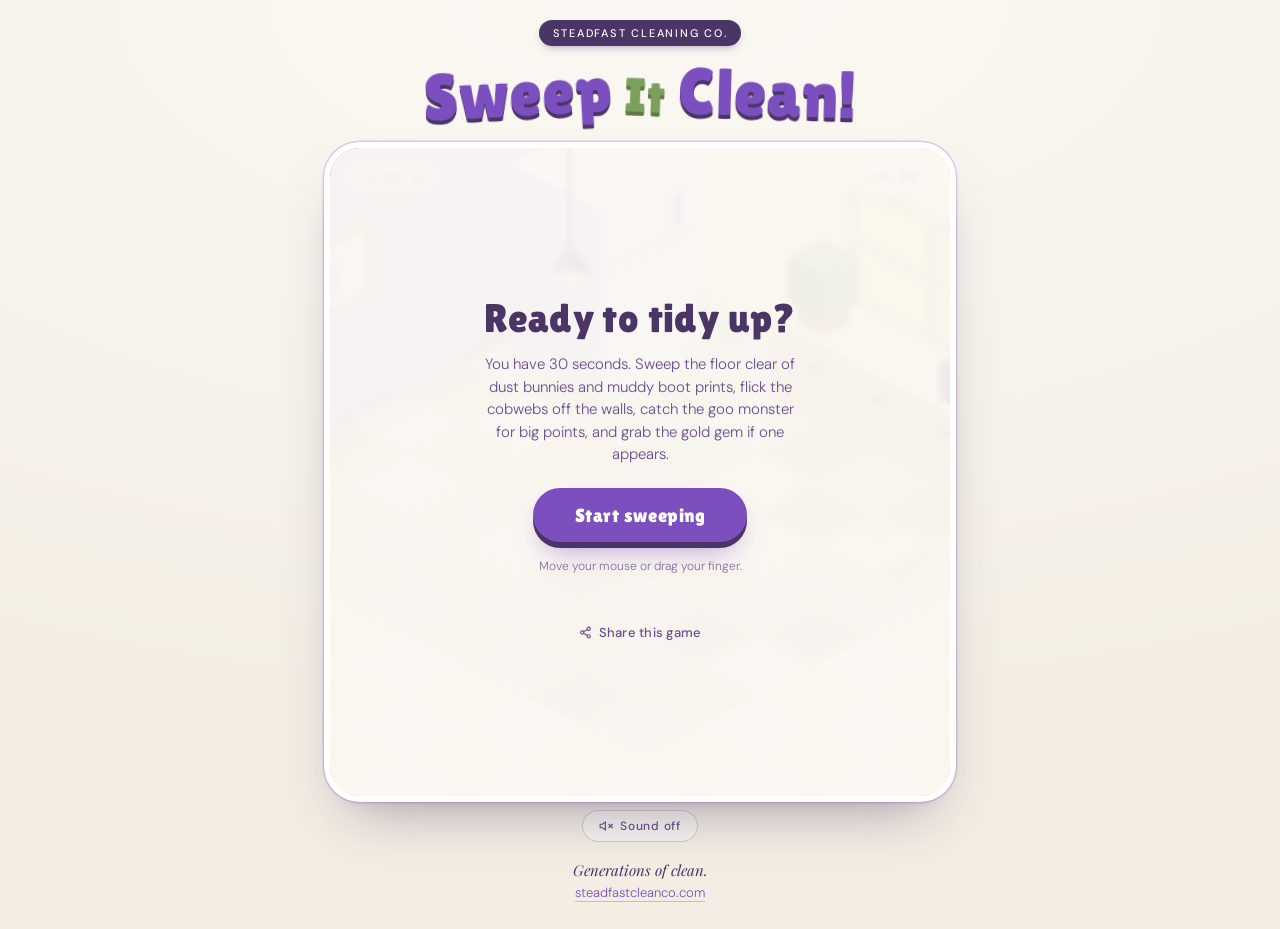
==== steadfast-v2/play/index.html @ 44c04265 "Give the game a playful title and lighter frame Swap the serif title for a chunky Lilita One display" ====
<!DOCTYPE html>
<html lang="en">
<head>
<meta charset="utf-8">
<meta name="viewport" content="width=device-width, initial-scale=1, maximum-scale=1, user-scalable=no">
<meta name="robots" content="noindex, follow">
<title>Sweep It Clean | Steadfast Cleaning Co.</title>

<!-- Social share card -->
<meta property="og:title" content="Sweep It Clean — the 30-second cleaning game">
<meta property="og:description" content="Sweep up dust bunnies, flick cobwebs off the walls, and catch the goo monster. A tiny game by Steadfast Cleaning Co., Tampa Bay.">
<meta property="og:image" content="https://steadfastcleanco.com/images/og-play.png">
<meta property="og:image:width" content="1200">
<meta property="og:image:height" content="630">
<meta property="og:url" content="https://steadfastcleanco.com/play/">
<meta property="og:type" content="website">
<meta name="twitter:card" content="summary_large_image">
<meta name="twitter:image" content="https://steadfastcleanco.com/images/og-play.png">

<!-- Fonts: same load the rest of the site uses. -->
<link rel="preconnect" href="https://fonts.googleapis.com">
<link rel="preconnect" href="https://fonts.gstatic.com" crossorigin>
<link href="https://fonts.googleapis.com/css2?family=Playfair+Display:wght@400;600;700&family=DM+Sans:wght@300;400;500&family=Lilita+One&display=swap" rel="stylesheet">

<style>
  /* Brand palette. */
  :root {
    --cream: #FBF8F3;
    --cream-deep: #F3EDE3;
    --purple-dark: #4A3566;
    --purple: #6B4C8F;
    --purple-mid: #7B4FBE;
    --purple-light: #C4A8E8;
    --green: #7BA05B;
    --green-2: #8FB570;
    --pink: #C89BC4;
  }

  * { box-sizing: border-box; }

  html, body {
    margin: 0;
    padding: 0;
    background: var(--cream);
    color: var(--purple-dark);
    font-family: 'DM Sans', sans-serif;
    -webkit-font-smoothing: antialiased;
    min-height: 100%;
  }

  body {
    display: flex;
    flex-direction: column;
    align-items: center;
    justify-content: center;
    min-height: 100vh;
    min-height: 100dvh;
    padding: 20px 16px 28px;
    background:
      radial-gradient(120% 80% at 50% 0%, var(--cream) 0%, var(--cream-deep) 100%);
  }

  .wrap {
    width: 100%;
    max-width: 620px;
    display: flex;
    flex-direction: column;
    align-items: center;
  }

  /* Little badge above the title. */
  .eyebrow {
    font-family: 'DM Sans', sans-serif;
    font-weight: 500;
    letter-spacing: 0.16em;
    text-transform: uppercase;
    font-size: 11px;
    color: var(--cream);
    background: var(--purple-dark);
    padding: 6px 14px;
    border-radius: 999px;
    margin: 0 0 14px;
    box-shadow: 0 4px 10px -4px rgba(74, 53, 102, 0.5);
  }

  /* Chunky sticker-style game title. */
  .title {
    font-family: 'Lilita One', 'DM Sans', sans-serif;
    font-weight: 400;
    font-size: clamp(42px, 10vw, 66px);
    line-height: 1;
    margin: 0 0 22px;
    text-align: center;
    color: var(--purple-mid);
    letter-spacing: 0.01em;
  }

  .title .word {
    display: inline-block;
    text-shadow: 0 4px 0 var(--purple-dark);
    animation: 0.6s cubic-bezier(0.18, 0.9, 0.32, 1.35) both;
  }

  .title .w1 { animation-name: bounceInW1; animation-delay: 0.05s; }
  .title .w2 { color: var(--green); text-shadow: 0 4px 0 #5C7A42; font-size: 0.72em; animation-name: bounceInW2; animation-delay: 0.17s; }
  .title .w3 { animation-name: bounceInW3; animation-delay: 0.29s; }

  /* Each word settles into its own slight resting tilt. */
  @keyframes bounceInW1 {
    0%   { opacity: 0; transform: translateY(-16px) rotate(-3deg) scale(0.92); }
    100% { opacity: 1; transform: translateY(0) rotate(-3deg) scale(1); }
  }

  @keyframes bounceInW2 {
    0%   { opacity: 0; transform: translateY(-20px) rotate(2deg) scale(0.92); }
    100% { opacity: 1; transform: translateY(-4px) rotate(2deg) scale(1); }
  }

  @keyframes bounceInW3 {
    0%   { opacity: 0; transform: translateY(-16px) rotate(1.5deg) scale(0.92); }
    100% { opacity: 1; transform: translateY(0) rotate(1.5deg) scale(1); }
  }

  @media (prefers-reduced-motion: reduce) {
    .title .word { animation: none; opacity: 1; }
    .title .w1 { transform: rotate(-3deg); }
    .title .w2 { transform: translateY(-4px) rotate(2deg); }
    .title .w3 { transform: rotate(1.5deg); }
  }

  /* The play area sits inside a thick purple rounded border. */
  .frame {
    position: relative;
    width: 100%;
    aspect-ratio: 5 / 6;
    max-height: 72vh;
    border: none;
    border-radius: 30px;
    overflow: hidden;
    background: #EFE6D6;
    box-shadow:
      0 0 0 6px #FFFFFF,
      0 0 0 7.5px rgba(123, 79, 190, 0.25),
      0 30px 60px -22px rgba(74, 53, 102, 0.5),
      0 6px 18px -8px rgba(74, 53, 102, 0.25);
    touch-action: none;
  }

  canvas#game {
    display: block;
    width: 100%;
    height: 100%;
    touch-action: none;
    cursor: none;
  }

  /* On-canvas HUD. */
  .hud {
    position: absolute;
    top: 0;
    left: 0;
    right: 0;
    display: flex;
    justify-content: space-between;
    align-items: center;
    padding: 12px 16px;
    pointer-events: none;
    font-weight: 500;
    color: var(--purple-dark);
  }

  .hud .pill {
    background: rgba(251, 248, 243, 0.55);
    border: 1px solid rgba(255, 255, 255, 0.55);
    border-radius: 999px;
    padding: 7px 15px;
    font-size: 14px;
    letter-spacing: 0.02em;
    backdrop-filter: blur(9px) saturate(1.1);
    -webkit-backdrop-filter: blur(9px) saturate(1.1);
    box-shadow: 0 6px 16px -9px rgba(74, 53, 102, 0.5), inset 0 1px 0 rgba(255, 255, 255, 0.6);
  }

  .hud .label {
    color: var(--purple);
    font-size: 11px;
    letter-spacing: 0.12em;
    text-transform: uppercase;
    margin-right: 7px;
  }

  .hud .value { font-variant-numeric: tabular-nums; }

  /* Combo badge: appears only while a multiplier is active. */
  .hud .combo {
    background: var(--purple-mid);
    border-color: transparent;
    color: var(--cream);
    font-weight: 500;
    opacity: 0;
    transform: scale(0.8);
    transition: opacity 0.15s ease, transform 0.15s ease;
  }

  .hud .combo.show {
    opacity: 1;
    transform: scale(1);
    animation: comboPulse 0.5s ease infinite alternate;
  }

  @keyframes comboPulse {
    from { box-shadow: 0 0 0 0 rgba(123, 79, 190, 0.0); }
    to   { box-shadow: 0 0 0 6px rgba(123, 79, 190, 0.18); }
  }

  /* Timer warning during the final seconds. */
  .hud .pill.warn {
    color: var(--purple-mid);
    border-color: rgba(123, 79, 190, 0.5);
    animation: warnPulse 0.6s ease infinite alternate;
  }

  @keyframes warnPulse {
    from { transform: scale(1); }
    to   { transform: scale(1.12); }
  }

  /* Score pill bumps when points land. */
  .hud .pill.bump { animation: pillBump 0.22s ease; }

  @keyframes pillBump {
    50% { transform: scale(1.12); }
  }

  /* Confetti for a new personal best, dropped inside the frame. */
  .confetti {
    position: absolute;
    top: -14px;
    width: 8px;
    height: 13px;
    border-radius: 2px;
    pointer-events: none;
    animation: confettiFall 2.6s cubic-bezier(0.3, 0.4, 0.6, 1) forwards;
  }

  @keyframes confettiFall {
    0%   { opacity: 1; }
    85%  { opacity: 1; }
    100% { transform: translateY(880px) rotate(520deg); opacity: 0; }
  }

  /* Sound toggle sits quietly below the frame. */
  .sound-toggle {
    appearance: none;
    cursor: pointer;
    margin-top: 14px;
    border: 1px solid rgba(74, 53, 102, 0.22);
    background: rgba(251, 248, 243, 0.6);
    color: var(--purple);
    font-family: 'DM Sans', sans-serif;
    font-size: 12px;
    font-weight: 500;
    letter-spacing: 0.06em;
    padding: 7px 16px;
    border-radius: 999px;
    display: inline-flex;
    align-items: center;
    gap: 7px;
    transition: background 0.2s ease, color 0.2s ease;
  }

  .sound-toggle:hover { background: rgba(243, 237, 227, 0.9); color: var(--purple-dark); }
  .sound-toggle svg { display: block; }

  /* Start and end overlays. */
  .overlay {
    position: absolute;
    inset: 0;
    display: flex;
    flex-direction: column;
    align-items: center;
    justify-content: center;
    text-align: center;
    padding: 28px;
    background: rgba(251, 248, 243, 0.92);
    backdrop-filter: blur(3px);
    transition: opacity 0.25s ease;
  }

  .overlay.hidden {
    opacity: 0;
    pointer-events: none;
  }

  .overlay .panel-title {
    font-family: 'Lilita One', 'DM Sans', sans-serif;
    font-weight: 400;
    font-size: clamp(28px, 6.5vw, 40px);
    color: var(--purple-dark);
    letter-spacing: 0.01em;
    margin: 0 0 12px;
  }

  .overlay .panel-text {
    font-size: 15px;
    font-weight: 300;
    line-height: 1.5;
    color: var(--purple);
    max-width: 320px;
    margin: 0 0 22px;
  }

  .overlay .score-big {
    font-family: 'Lilita One', 'DM Sans', sans-serif;
    font-weight: 400;
    font-size: clamp(44px, 13vw, 72px);
    line-height: 1;
    color: var(--purple-mid);
    text-shadow: 0 4px 0 var(--purple-dark);
    margin: 4px 0 2px;
  }

  .overlay .score-cap {
    font-size: 12px;
    letter-spacing: 0.16em;
    text-transform: uppercase;
    color: var(--purple);
    margin-bottom: 6px;
  }

  .overlay .best {
    font-size: 13px;
    color: var(--purple);
    margin: 8px 0 22px;
  }

  /* Chunky arcade press-me button. */
  .btn {
    appearance: none;
    border: none;
    cursor: pointer;
    font-family: 'Lilita One', 'DM Sans', sans-serif;
    font-weight: 400;
    font-size: 19px;
    letter-spacing: 0.03em;
    color: #FFFFFF;
    background: var(--purple-mid);
    padding: 16px 42px;
    border-radius: 999px;
    box-shadow: 0 6px 0 var(--purple-dark), 0 16px 26px -10px rgba(123, 79, 190, 0.55);
    transition: transform 0.1s ease, box-shadow 0.1s ease, filter 0.2s ease;
  }

  .btn:hover {
    filter: brightness(1.06);
    transform: translateY(-2px);
    box-shadow: 0 8px 0 var(--purple-dark), 0 20px 30px -10px rgba(123, 79, 190, 0.6);
  }

  .btn:active {
    transform: translateY(4px);
    box-shadow: 0 2px 0 var(--purple-dark), 0 8px 16px -8px rgba(123, 79, 190, 0.5);
  }

  /* Share button: quiet ghost style under the replay button. */
  .btn-share {
    appearance: none;
    cursor: pointer;
    background: none;
    border: none;
    margin-top: 12px;
    color: var(--purple);
    font-family: 'DM Sans', sans-serif;
    font-size: 13px;
    font-weight: 500;
    letter-spacing: 0.02em;
    display: inline-flex;
    align-items: center;
    gap: 7px;
    padding: 8px 16px;
    border-radius: 999px;
    transition: background 0.2s ease, color 0.2s ease;
  }

  .btn-share:hover { background: rgba(123, 79, 190, 0.10); color: var(--purple-dark); }
  .btn-share svg { display: block; }

  /* End-screen business hook: the game's whole reason to exist. */
  .end-cta {
    margin-top: 22px;
    padding-top: 18px;
    border-top: 1px solid rgba(74, 53, 102, 0.14);
    display: flex;
    flex-direction: column;
    align-items: center;
    gap: 10px;
  }

  .end-cta-text {
    font-size: 13px;
    font-weight: 300;
    color: var(--purple);
    margin: 0;
  }

  .btn-secondary {
    display: inline-block;
    text-decoration: none;
    font-family: 'DM Sans', sans-serif;
    font-weight: 500;
    font-size: 14px;
    letter-spacing: 0.02em;
    color: var(--purple-mid);
    border: 1.5px solid rgba(123, 79, 190, 0.55);
    padding: 10px 28px;
    border-radius: 999px;
    transition: background 0.2s ease, color 0.2s ease;
  }

  .btn-secondary:hover {
    background: var(--purple-mid);
    color: var(--cream);
  }

  .hint {
    margin-top: 16px;
    font-size: 12px;
    color: var(--purple);
    opacity: 0.8;
    font-weight: 300;
  }

  footer {
    margin-top: 18px;
    text-align: center;
    font-size: 13px;
    color: var(--purple);
    font-weight: 300;
  }

  footer .tagline {
    font-family: 'Playfair Display', Georgia, serif;
    font-style: italic;
    font-size: 15px;
    color: var(--purple-dark);
    margin-bottom: 4px;
  }

  footer a {
    color: var(--purple-mid);
    text-decoration: none;
    border-bottom: 1px solid rgba(123, 79, 190, 0.35);
  }

  footer a:hover { color: var(--purple-dark); }
</style>
</head>
<body>
  <div class="wrap">
    <p class="eyebrow">Steadfast Cleaning Co.</p>
    <h1 class="title">
      <span class="word w1">Sweep</span>
      <span class="word w2">It</span>
      <span class="word w3">Clean!</span>
    </h1>

    <div class="frame" id="frame">
      <canvas id="game"></canvas>

      <div class="hud" aria-hidden="true">
        <div class="pill"><span class="label">Score</span><span class="value" id="hudScore">0</span></div>
        <div class="pill combo" id="hudCombo">x2</div>
        <div class="pill"><span class="label">Time</span><span class="value" id="hudTime">30</span></div>
      </div>

      <!-- Start screen. -->
      <div class="overlay" id="startScreen">
        <h2 class="panel-title">Ready to tidy up?</h2>
        <p class="panel-text">You have 30 seconds. Sweep the floor clear of dust bunnies and muddy boot prints, flick the cobwebs off the walls, catch the goo monster for big points, and grab the gold gem if one appears.</p>
        <button class="btn" id="startBtn">Start sweeping</button>
        <p class="hint">Move your mouse or drag your finger.</p>
        <p class="hint" id="startBest" style="margin-top:6px;"></p>
        <button class="btn-share" id="shareBtnStart" type="button">
          <svg width="13" height="13" viewBox="0 0 24 24" fill="none" stroke="currentColor" stroke-width="2" stroke-linecap="round" stroke-linejoin="round">
            <circle cx="18" cy="5" r="3"></circle>
            <circle cx="6" cy="12" r="3"></circle>
            <circle cx="18" cy="19" r="3"></circle>
            <line x1="8.59" y1="13.51" x2="15.42" y2="17.49"></line>
            <line x1="15.41" y1="6.51" x2="8.59" y2="10.49"></line>
          </svg>
          <span id="shareLabelStart">Share this game</span>
        </button>
      </div>

      <!-- End screen. -->
      <div class="overlay hidden" id="endScreen">
        <p class="score-cap" id="endVerdict">Spotless.</p>
        <div class="score-big" id="endScore">0</div>
        <p class="panel-text" id="endLine" style="margin-bottom:0;">pieces swept</p>
        <p class="best" id="endBest">Your best: 0</p>
        <button class="btn" id="replayBtn">Sweep again</button>
        <button class="btn-share" id="shareBtn" type="button">
          <svg width="13" height="13" viewBox="0 0 24 24" fill="none" stroke="currentColor" stroke-width="2" stroke-linecap="round" stroke-linejoin="round">
            <circle cx="18" cy="5" r="3"></circle>
            <circle cx="6" cy="12" r="3"></circle>
            <circle cx="18" cy="19" r="3"></circle>
            <line x1="8.59" y1="13.51" x2="15.42" y2="17.49"></line>
            <line x1="15.41" y1="6.51" x2="8.59" y2="10.49"></line>
          </svg>
          <span id="shareLabel">Share my score</span>
        </button>
        <div class="end-cta">
          <p class="end-cta-text">Real messes take more than 30 seconds.</p>
          <a href="/contact" class="btn-secondary">Get a Free Estimate</a>
        </div>
      </div>
    </div>

    <button class="sound-toggle" id="soundToggle" type="button" aria-pressed="false">
      <svg id="soundIcon" width="14" height="14" viewBox="0 0 24 24" fill="none" stroke="currentColor" stroke-width="2" stroke-linecap="round" stroke-linejoin="round">
        <polygon points="11 5 6 9 2 9 2 15 6 15 11 19 11 5"></polygon>
        <line x1="23" y1="9" x2="17" y2="15"></line>
        <line x1="17" y1="9" x2="23" y2="15"></line>
      </svg>
      <span id="soundLabel">Sound off</span>
    </button>

    <footer>
      <div class="tagline">Generations of clean.</div>
      <a href="https://steadfastcleanco.com" rel="noopener">steadfastcleanco.com</a>
    </footer>
  </div>

<script>
(function () {
  "use strict";

  var REDUCED = window.matchMedia && window.matchMedia("(prefers-reduced-motion: reduce)").matches;

  var canvas = document.getElementById("game");
  var ctx = canvas.getContext("2d");
  var frame = document.getElementById("frame");

  var hudScore = document.getElementById("hudScore");
  var hudTime = document.getElementById("hudTime");
  var hudCombo = document.getElementById("hudCombo");
  var soundToggle = document.getElementById("soundToggle");
  var soundIcon = document.getElementById("soundIcon");
  var soundLabel = document.getElementById("soundLabel");
  var startScreen = document.getElementById("startScreen");
  var endScreen = document.getElementById("endScreen");
  var startBtn = document.getElementById("startBtn");
  var replayBtn = document.getElementById("replayBtn");
  var endVerdict = document.getElementById("endVerdict");
  var endScore = document.getElementById("endScore");
  var endLine = document.getElementById("endLine");
  var endBest = document.getElementById("endBest");
  var startBest = document.getElementById("startBest");

  var TAU = Math.PI * 2;

  // Logical (CSS pixel) canvas size, set on resize.
  var W = 0, H = 0, dpr = 1;

  // Isometric room: an 8x8 tile kitchen seen corner-on, bleeding past every
  // edge of the frame. Items track floor coordinates fx/d in 0..1 which map
  // onto the tile grid.
  var N = 8;
  var TX = 0, TY = 0, ORX = 0, ORY = 0, WALL_H = 0;

  function iso(ix, iy, z) {
    return { x: ORX + (ix - iy) * TX, y: ORY + (ix + iy) * TY - (z || 0) };
  }
  function floorPos(fx, d, z) { return iso(fx * N, d * N, z || 0); }
  function screenToFloor(x, y) {
    var a = (x - ORX) / TX, b = (y - ORY) / TY;
    return { ix: (a + b) / 2, iy: (b - a) / 2 };
  }

  // Static room art, prerendered once per resize. bgCanvas holds the walls
  // and floor (dirt overlays paint on top of it); fgCanvas holds the
  // furniture, which must cover the dirt on the tiles behind it.
  var PAD = 30;   // overscan so camera sway never shows a bare edge
  var bgCanvas = null;
  var fgCanvas = null;
  var goldenGrad = null;

  // Per-tile dirt: the floor starts grubby and the broom polishes it tile by
  // tile. gleams are the white flashes when a tile first comes clean.
  var dirt = new Float32Array(N * N);
  var gleams = [];

  // Game state.
  var STATE_START = 0, STATE_PLAY = 1, STATE_END = 2;
  var state = STATE_START;

  var ROUND = 30;
  var timeLeft = ROUND;
  var score = 0;
  var best = 0;
  var elapsed = 0;

  var items = [];
  var debris = [];
  var flecks = [];
  var floaters = [];
  var trail = [];
  var splats = [];

  var spawnClock = 0;
  var bonusClock = 0;

  var COMBO_WINDOW = 1.5;
  var comboStreak = 0;
  var comboTimer = 0;
  var comboMult = 1;

  var FINAL_AT = 5;
  var finalAnnounced = false;
  var banner = null;

  // Camera: gentle sway toward the broom plus a round-start dolly.
  var camX = 0, camY = 0;
  var dolly = 0;

  // Ambience.
  var worldT = 0;
  var motes = [];
  var goldenT = 0;
  var endSweepT = 0;
  var attractClock = 0;
  var endTimer = null;

  var broom = {
    x: 0, y: 0, px: 0, py: 0,
    vx: 0, vy: 0,
    active: false
  };

  // Item type table. Webs live on the walls; everything else is floor mess.
  var TYPES = {
    dust:      { value: 1, radius: 20, weight: 0.46 },
    footprint: { value: 2, radius: 18, weight: 0.27 },
    web:       { value: 3, radius: 20, weight: 0.15 },
    slime:     { value: 5, radius: 24, weight: 0.12 },
    sparkle:   { value: 8, radius: 18, weight: 0 }
  };

  function lerp(a, b, t) { return a + (b - a) * t; }
  function clamp(v, lo, hi) { return v < lo ? lo : (v > hi ? hi : v); }
  function rand(a, b) { return a + Math.random() * (b - a); }

  function easeOutBack(t) {
    var c1 = 1.70158, c3 = c1 + 1;
    return 1 + c3 * Math.pow(t - 1, 3) + c1 * Math.pow(t - 1, 2);
  }

  function poly(c, pts, color) {
    c.fillStyle = color;
    c.beginPath();
    for (var i = 0; i < pts.length; i++) {
      if (i === 0) c.moveTo(pts[i].x, pts[i].y); else c.lineTo(pts[i].x, pts[i].y);
    }
    c.closePath();
    c.fill();
  }

  // ---------- Resize & static room ----------

  function resize() {
    var r = frame.getBoundingClientRect();
    if (r.width < 60) return;   // collapsed layout — repaint when it has size
    W = Math.max(1, r.width - 20);
    H = Math.max(1, r.height - 20);
    dpr = Math.min(window.devicePixelRatio || 1, 2);
    canvas.width = Math.round(W * dpr);
    canvas.height = Math.round(H * dpr);
    ctx.setTransform(dpr, 0, 0, dpr, 0, 0);

    TX = W * 0.094;
    TY = W * 0.049;
    ORX = W * 0.5;
    ORY = H * 0.19;
    WALL_H = H * 0.36;

    buildBG();

    goldenGrad = ctx.createLinearGradient(0, 0, 0, H);
    goldenGrad.addColorStop(0, "rgba(255, 168, 92, 0.22)");
    goldenGrad.addColorStop(0.4, "rgba(255, 178, 102, 0.12)");
    goldenGrad.addColorStop(1, "rgba(255, 150, 100, 0.06)");

    motes = [];
    if (!REDUCED) {
      for (var mi = 0; mi < 6; mi++) {
        motes.push({ u: Math.random(), v: Math.random(), spd: rand(0.03, 0.07), r: rand(2, 4), ph: rand(0, TAU) });
      }
    }
  }

  // Everything that never changes: walls, window, furniture, lamp, tiles.
  function buildBG() {
    bgCanvas = document.createElement("canvas");
    bgCanvas.width = Math.max(1, Math.round((W + PAD * 2) * dpr));
    bgCanvas.height = Math.max(1, Math.round((H + PAD * 2) * dpr));
    var c = bgCanvas.getContext("2d");
    c.setTransform(dpr, 0, 0, dpr, PAD * dpr, PAD * dpr);

    // background wash
    var bgw = c.createLinearGradient(0, -PAD, 0, H + PAD);
    bgw.addColorStop(0, "#F6F0E6");
    bgw.addColorStop(1, "#EDE4D4");
    c.fillStyle = bgw;
    c.fillRect(-PAD, -PAD, W + PAD * 2, H + PAD * 2);

    function bpoly(pts, color) { poly(c, pts, color); }

    // walls, cropped by the frame
    bpoly([iso(0,0,WALL_H*2), iso(0,N+4,WALL_H), iso(0,N+4,0), iso(0,0,0)], "#CBB9DC");
    bpoly([iso(0,0,WALL_H*2), iso(N+4,0,WALL_H), iso(N+4,0,0), iso(0,0,0)], "#F4E9D4");
    bpoly([iso(0,0,14), iso(0,N+4,14), iso(0,N+4,0), iso(0,0,0)], "#B9A6CE");
    bpoly([iso(0,0,14), iso(N+4,0,14), iso(N+4,0,0), iso(0,0,0)], "#E3D4B8");

    // window with sun on the right wall
    function wallA(ix, z) { return iso(ix, 0, z); }
    function wallB(iy, z) { return iso(0, iy, z); }
    bpoly([wallA(3.6,WALL_H*0.88), wallA(6.4,WALL_H*0.88), wallA(6.4,WALL_H*0.34), wallA(3.6,WALL_H*0.34)], "#C9B285");
    bpoly([wallA(3.75,WALL_H*0.845), wallA(6.25,WALL_H*0.845), wallA(6.25,WALL_H*0.375), wallA(3.75,WALL_H*0.375)], "#FFE9A0");
    bpoly([wallA(4.93,WALL_H*0.845), wallA(5.07,WALL_H*0.845), wallA(5.07,WALL_H*0.375), wallA(4.93,WALL_H*0.375)], "#C9B285");
    bpoly([wallA(3.75,WALL_H*0.625), wallA(6.25,WALL_H*0.625), wallA(6.25,WALL_H*0.595), wallA(3.75,WALL_H*0.595)], "#C9B285");
    bpoly([wallA(3.3,WALL_H*0.95), wallA(6.7,WALL_H*0.95), wallA(7.1,WALL_H*0.28), wallA(2.9,WALL_H*0.28)], "rgba(255,230,150,0.14)");

    // picture on the left wall
    bpoly([wallB(4.6,WALL_H*0.82), wallB(6.2,WALL_H*0.82), wallB(6.2,WALL_H*0.50), wallB(4.6,WALL_H*0.50)], "#C9B285");
    bpoly([wallB(4.75,WALL_H*0.785), wallB(6.05,WALL_H*0.785), wallB(6.05,WALL_H*0.535), wallB(4.75,WALL_H*0.535)], "#F2E4F0");
    bpoly([wallB(5.1,WALL_H*0.70), wallB(5.6,WALL_H*0.73), wallB(5.75,WALL_H*0.60), wallB(5.25,WALL_H*0.57)], "#C89BC4");

    // floor: chunky checker tiles spilling past the frame
    for (var ix = 0; ix < N + 4; ix++) {
      for (var iy = 0; iy < N + 4; iy++) {
        var pt = iso(ix, iy);
        if (pt.x < -PAD - TX * 2 || pt.x > W + PAD + TX * 2 || pt.y > H + PAD + TY * 3) continue;
        bpoly([iso(ix,iy), iso(ix+1,iy), iso(ix+1,iy+1), iso(ix,iy+1)], ((ix+iy)%2===0) ? "#FDF8ED" : "#EBDFC6");
        c.strokeStyle = "rgba(255,255,255,0.5)";
        c.lineWidth = 2;
        var e0 = iso(ix,iy), e1 = iso(ix+1,iy);
        c.beginPath(); c.moveTo(e0.x, e0.y); c.lineTo(e1.x, e1.y); c.stroke();
      }
    }
    // AO at wall bases + furniture cast shadows
    bpoly([iso(0,0), iso(N+4,0), iso(N+4,0.4), iso(0.4,0.4)], "rgba(74,53,102,0.10)");
    bpoly([iso(0,0), iso(0,N+4), iso(0.4,N+4), iso(0.4,0.4)], "rgba(74,53,102,0.15)");
    bpoly([iso(0.2,2.4), iso(1.7,2.4), iso(2.25,2.95), iso(0.75,2.95)], "rgba(74,53,102,0.14)");
    bpoly([iso(3.2,1.0), iso(6.9,1.0), iso(7.3,1.4), iso(3.6,1.4)], "rgba(74,53,102,0.10)");
    // warm pools from the window
    bpoly([iso(3.4,0.4), iso(6.6,0.4), iso(7.6,3.4), iso(4.4,3.6)], "rgba(255,233,150,0.18)");
    bpoly([iso(4.2,0.4), iso(6.0,0.4), iso(6.6,2.4), iso(4.8,2.5)], "rgba(255,233,150,0.16)");

    // lamp light pool on the floor (under the dirt, like the sun pools)
    bpoly([iso(0.8,3.6), iso(2.4,2.0), iso(4.0,3.6), iso(2.4,5.2)], "rgba(255,236,170,0.13)");
    bpoly([iso(1.5,3.6), iso(2.4,2.7), iso(3.3,3.6), iso(2.4,4.5)], "rgba(255,236,170,0.18)");

    // ---- Furniture layer: drawn over the dirt overlays each frame ----
    fgCanvas = document.createElement("canvas");
    fgCanvas.width = bgCanvas.width;
    fgCanvas.height = bgCanvas.height;
    var g = fgCanvas.getContext("2d");
    g.setTransform(dpr, 0, 0, dpr, PAD * dpr, PAD * dpr);
    function gpoly(pts, color) { poly(g, pts, color); }
    function vox(x0, y0, x1, y1, z0, z1, cT, cR, cL) {
      gpoly([iso(x0,y0,z1), iso(x1,y0,z1), iso(x1,y1,z1), iso(x0,y1,z1)], cT);
      gpoly([iso(x1,y0,z1), iso(x1,y1,z1), iso(x1,y1,z0), iso(x1,y0,z0)], cR);
      gpoly([iso(x0,y1,z1), iso(x1,y1,z1), iso(x1,y1,z0), iso(x0,y1,z0)], cL);
    }
    // fridge
    vox(0.2, 0.7, 1.7, 2.4, 0, WALL_H*0.80, "#F7F2FB", "#E6DDF1", "#CEC0E0");
    g.strokeStyle = "rgba(74,53,102,0.25)"; g.lineWidth = 2.5;
    var fs0 = iso(1.7, 0.85, WALL_H*0.52), fs1 = iso(1.7, 2.25, WALL_H*0.52);
    g.beginPath(); g.moveTo(fs0.x, fs0.y); g.lineTo(fs1.x, fs1.y); g.stroke();
    g.lineWidth = 5; g.strokeStyle = "#6B5A85"; g.lineCap = "round";
    var fh0 = iso(1.7, 1.05, WALL_H*0.56), fh1 = iso(1.7, 1.05, WALL_H*0.68);
    g.beginPath(); g.moveTo(fh0.x, fh0.y); g.lineTo(fh1.x, fh1.y); g.stroke();

    // counter + plant + kettle
    vox(3.2, 0.15, 6.9, 1.0, 0, WALL_H*0.34, "#F2E5C9", "#E2D3B2", "#CDBB98");
    g.fillStyle = "#8A7A9E";
    for (var hh = 0; hh < 3; hh++) {
      var hc = iso(4.0 + hh*1.1, 1.0, WALL_H*0.24);
      g.fillRect(hc.x-9, hc.y-2.5, 18, 5);
    }
    vox(3.5, 0.35, 3.95, 0.8, WALL_H*0.34, WALL_H*0.43, "#C99979", "#B98A6B", "#A87A5C");
    vox(3.42, 0.27, 4.03, 0.88, WALL_H*0.43, WALL_H*0.62, "#8FB570", "#7BA05B", "#66884A");
    vox(6.0, 0.4, 6.55, 0.85, WALL_H*0.34, WALL_H*0.50, "#8A5FCB", "#7B4FBE", "#5B4380");
    var kp = iso(6.0, 0.62, WALL_H*0.46);
    gpoly([{x:kp.x,y:kp.y},{x:kp.x-10,y:kp.y-3},{x:kp.x-10,y:kp.y+4},{x:kp.x,y:kp.y+5}], "#5B4380");

    // pendant lamp over the open floor
    var lp = iso(2.4, 3.6, H*0.315);
    g.strokeStyle = "#4A3566"; g.lineWidth = 3;
    g.beginPath(); g.moveTo(lp.x, -PAD - 12); g.lineTo(lp.x, lp.y); g.stroke();
    gpoly([{x:lp.x-21,y:lp.y+24},{x:lp.x-5,y:lp.y},{x:lp.x,y:lp.y},{x:lp.x,y:lp.y+24}], "#8A5FCB");
    gpoly([{x:lp.x,y:lp.y+24},{x:lp.x,y:lp.y},{x:lp.x+5,y:lp.y},{x:lp.x+21,y:lp.y+24}], "#5B4380");
    g.fillStyle = "#FFEBB0";
    g.beginPath(); g.ellipse(lp.x, lp.y+26, 14, 4, 0, 0, TAU); g.fill();
  }

  // ---------- Sound (off by default, no libraries) ----------

  var audioCtx = null;
  var muted = true;
  var lastWhoosh = 0;

  function ensureAudio() {
    var Ctor = window.AudioContext || window.webkitAudioContext;
    if (!audioCtx && Ctor) audioCtx = new Ctor();
    if (audioCtx && audioCtx.state === "suspended") audioCtx.resume();
  }

  function blip(freq, dur, type, vol) {
    if (muted || !audioCtx) return;
    var t = audioCtx.currentTime;
    var o = audioCtx.createOscillator();
    var g = audioCtx.createGain();
    o.type = type || "sine";
    o.frequency.setValueAtTime(freq, t);
    g.gain.setValueAtTime(0.0001, t);
    g.gain.linearRampToValueAtTime(vol || 0.12, t + 0.006);
    g.gain.exponentialRampToValueAtTime(0.0001, t + dur);
    o.connect(g);
    g.connect(audioCtx.destination);
    o.start(t);
    o.stop(t + dur);
  }

  function whoosh() {
    if (muted || !audioCtx) return;
    var t = audioCtx.currentTime;
    if (t - lastWhoosh < 0.07) return;
    lastWhoosh = t;
    var dur = 0.16;
    var buf = audioCtx.createBuffer(1, Math.floor(audioCtx.sampleRate * dur), audioCtx.sampleRate);
    var data = buf.getChannelData(0);
    for (var i = 0; i < data.length; i++) data[i] = Math.random() * 2 - 1;
    var src = audioCtx.createBufferSource();
    src.buffer = buf;
    var bp = audioCtx.createBiquadFilter();
    bp.type = "bandpass";
    bp.frequency.setValueAtTime(1300, t);
    bp.frequency.exponentialRampToValueAtTime(450, t + dur);
    var g = audioCtx.createGain();
    g.gain.setValueAtTime(0.0001, t);
    g.gain.linearRampToValueAtTime(0.10, t + 0.02);
    g.gain.exponentialRampToValueAtTime(0.0001, t + dur);
    src.connect(bp);
    bp.connect(g);
    g.connect(audioCtx.destination);
    src.start(t);
    src.stop(t + dur);
  }

  function sparkleChime() {
    blip(740, 0.14, "triangle", 0.10);
    setTimeout(function () { blip(990, 0.14, "triangle", 0.10); }, 60);
    setTimeout(function () { blip(1320, 0.18, "triangle", 0.10); }, 120);
  }

  function setMuted(next) {
    muted = next;
    soundToggle.setAttribute("aria-pressed", String(!muted));
    soundLabel.textContent = muted ? "Sound off" : "Sound on";
    soundIcon.innerHTML = muted
      ? '<polygon points="11 5 6 9 2 9 2 15 6 15 11 19 11 5"></polygon><line x1="23" y1="9" x2="17" y2="15"></line><line x1="17" y1="9" x2="23" y2="15"></line>'
      : '<polygon points="11 5 6 9 2 9 2 15 6 15 11 19 11 5"></polygon><path d="M15.54 8.46a5 5 0 0 1 0 7.07"></path><path d="M19.07 4.93a10 10 0 0 1 0 14.14"></path>';
  }

  // ---------- Spawning ----------

  function pickType() {
    var r = Math.random();
    var acc = 0;
    for (var k in TYPES) {
      acc += TYPES[k].weight;
      if (r <= acc) return k;
    }
    return "dust";
  }

  function spawnItem() {
    var kind = pickType();
    if (kind === "web") {
      // Cobwebs live on the walls, spread across both of them. On the right
      // wall they land either side of the window; on the left they can sit
      // anywhere clear of the fridge (over the picture frame is fair game).
      var onRight = Math.random() < 0.5;
      var wt;
      if (onRight) {
        wt = Math.random() < 0.65 ? rand(0.05, 0.42) : rand(0.82, 0.96);
      } else {
        wt = rand(0.33, 0.96);
      }
      items.push({
        kind: "web",
        wall: onRight ? "R" : "L",
        wt: wt,
        wz: rand(0.30, 0.92),
        wscale: rand(0.85, 1.35),
        born: 0,
        seed: rand(0, TAU),
        h: 0, vh: 0, squashT: 0, hopT: 0, fx: 0, d: 0
      });
      return;
    }
    var a = rand(0, TAU);
    // Keep floor items out of the furniture footprints (fridge and counter
    // sit against the walls, so require some depth or some distance right).
    var fx = 0, d = 0, tries = 0;
    do {
      fx = rand(0.10, 0.92);
      d = rand(0.14, 0.92);
      tries++;
    } while (tries < 8 && ((fx * N < 2.1 && d * N < 2.9) || (fx * N > 2.7 && d * N < 1.5)));
    items.push({
      kind: kind,
      fx: fx,
      d: d,
      born: 0,
      seed: rand(0, TAU),
      vfx: Math.cos(a) * 0.17,
      vd: Math.sin(a) * 0.13,
      flip: a < Math.PI ? 1 : -1,
      // Volumetric items drop in from above and land with a bounce.
      h: (REDUCED || kind === "footprint") ? 0 : rand(180, 300),
      vh: 0,
      squashT: 0,
      hopT: rand(0.4, 1.0)
    });
  }

  function spawnSparkle() {
    items.push({
      kind: "sparkle",
      fx: rand(0.15, 0.85),
      d: rand(0.2, 0.85),
      born: 0,
      seed: rand(0, TAU),
      ttl: 3.0,
      vfx: 0, vd: 0, flip: 1,
      h: 0, vh: 0, squashT: 0, hopT: 0
    });
  }

  function difficulty() { return clamp(elapsed / ROUND, 0, 1); }

  function spawnInterval() {
    if (timeLeft <= FINAL_AT) return 0.18;
    return lerp(0.85, 0.36, difficulty());
  }

  function concurrentCap() {
    if (timeLeft <= FINAL_AT) return 12;
    return Math.round(lerp(5, 9, difficulty()));
  }

  // Screen position for any item, floor or wall.
  function itemPos(it) {
    if (it.kind === "web") {
      var t = it.wt * N;
      return it.wall === "R" ? iso(t, 0, it.wz * WALL_H) : iso(0, t, it.wz * WALL_H);
    }
    return floorPos(it.fx, it.d, it.h);
  }

  // ---------- Sweep / fling ----------

  function sweepItem(item, idx, contactX, contactY) {
    var info = TYPES[item.kind];
    var special = item.kind === "sparkle";

    if (comboTimer > 0) comboStreak++; else comboStreak = 1;
    comboTimer = COMBO_WINDOW;
    comboMult = Math.min(5, Math.floor((comboStreak - 1) / 2) + 1);

    var gained = info.value * comboMult;
    score += gained;
    hudScore.textContent = score;
    var scorePill = hudScore.parentNode;
    scorePill.classList.remove("bump");
    void scorePill.offsetWidth;
    scorePill.classList.add("bump");

    whoosh();
    if (special || item.kind === "slime") sparkleChime();
    else blip(360 + info.value * 90, 0.12, "triangle", 0.10);

    if (navigator.vibrate) {
      navigator.vibrate(special || item.kind === "slime" ? 24 : 10);
    }

    var speed = Math.hypot(broom.vx, broom.vy);
    var dirx, diry;
    if (speed > 90) {
      dirx = broom.vx / speed;
      diry = broom.vy / speed;
    } else {
      var ax = contactX - broom.x;
      var ay = contactY - broom.y;
      var am = Math.hypot(ax, ay) || 1;
      dirx = ax / am;
      diry = ay / am;
    }

    var launch = clamp(speed * 1.05, 820, 2100);
    debris.push({
      x: contactX,
      y: contactY,
      vx: dirx * launch + rand(-60, 60),
      vy: diry * launch * 0.7 + rand(-60, 60),
      h: 1,
      vh: REDUCED ? 0 : rand(260, 560),
      bounces: 0,
      rot: rand(0, TAU),
      vr: rand(-14, 14),
      scale: 1,
      kind: item.kind,
      life: 1,
      seed: item.seed
    });

    var count = REDUCED ? (special ? 8 : 5) : (special ? 26 : 16);
    for (var i = 0; i < count; i++) {
      var a = rand(0, TAU);
      var sp = rand(40, special ? 320 : 260);
      flecks.push({
        x: contactX,
        y: contactY,
        vx: Math.cos(a) * sp,
        vy: Math.sin(a) * sp - 40,
        r: rand(2, 5),
        color: special
          ? (Math.random() < 0.5 ? "#F0C75E" : (Math.random() < 0.5 ? "#FFFFFF" : "#E8B84A"))
          : (Math.random() < 0.5 ? "#C89BC4" : (Math.random() < 0.5 ? "#7BA05B" : "#8FB570")),
        life: 1
      });
    }

    floaters.push({
      x: contactX,
      y: contactY,
      text: "+" + gained + (comboMult > 1 ? "  x" + comboMult : ""),
      life: 1
    });

    items.splice(idx, 1);
  }

  function checkSweeps() {
    if (!broom.active) return;
    if (Math.hypot(broom.vx, broom.vy) < 60) return;
    // Contact circle sits on the chunky bristle head below the grip point.
    var broomR = 34;
    var bx = broom.x - 6;
    var by = broom.y + 26;
    for (var i = items.length - 1; i >= 0; i--) {
      var it = items[i];
      if (it.h > 24) continue;   // still falling in
      var p = itemPos(it);
      var ir = TYPES[it.kind].radius;
      var dx = p.x - bx;
      var dy = p.y - by;
      if (dx * dx + dy * dy < (broomR + ir) * (broomR + ir)) {
        sweepItem(it, i, p.x, p.y);
      }
    }
  }

  // ---------- Update ----------

  function update(dt) {
    worldT += dt;
    if (state === STATE_PLAY) {
      elapsed += dt;
      timeLeft = Math.max(0, ROUND - elapsed);
      hudTime.textContent = Math.ceil(timeLeft);

      spawnClock += dt;
      if (spawnClock >= spawnInterval()) {
        spawnClock = 0;
        if (items.length < concurrentCap()) spawnItem();
      }

      bonusClock += dt;
      if (bonusClock >= 9 && timeLeft > FINAL_AT) {
        bonusClock = 0;
        var hasSparkle = false;
        for (var s = 0; s < items.length; s++) {
          if (items[s].kind === "sparkle") { hasSparkle = true; break; }
        }
        if (!hasSparkle) spawnSparkle();
      }

      if (comboTimer > 0) {
        comboTimer -= dt;
        if (comboTimer <= 0) { comboStreak = 0; comboMult = 1; }
      }
      if (comboMult > 1) {
        hudCombo.textContent = "x" + comboMult;
        hudCombo.classList.add("show");
      } else {
        hudCombo.classList.remove("show");
      }

      if (timeLeft <= FINAL_AT) {
        hudTime.parentNode.classList.add("warn");
        if (!finalAnnounced) {
          finalAnnounced = true;
          banner = { text: "Final sweep!", life: 1.6 };
        }
      }

      checkSweeps();

      // Polish the tiles under the moving broom. broom.px/py still hold last
      // frame's position, so the stroke covers the whole segment.
      if (broom.active && Math.hypot(broom.vx, broom.vy) > 60) {
        var seg = Math.hypot(broom.x - broom.px, broom.y - broom.py);
        var steps = Math.max(1, Math.ceil(seg / 18));
        for (var gi = 0; gi <= steps; gi++) {
          var gx = lerp(broom.px, broom.x, gi / steps) - 6;
          var gy = lerp(broom.py, broom.y, gi / steps) + 26;
          var fp = screenToFloor(gx, gy);
          var tx = Math.floor(fp.ix), ty = Math.floor(fp.iy);
          if (tx >= 0 && tx < N && ty >= 0 && ty < N) {
            var ti = ty * N + tx;
            if (dirt[ti] > 0) {
              dirt[ti] = Math.max(0, dirt[ti] - dt * 2.6 / (steps + 1) * 8);
              if (dirt[ti] === 0) {
                gleams.push({ ix: tx, iy: ty, life: 1 });
                if (!REDUCED) {
                  var gc = iso(tx + 0.5, ty + 0.5);
                  for (var gf = 0; gf < 3; gf++) {
                    flecks.push({
                      x: gc.x + rand(-14, 14), y: gc.y + rand(-8, 8),
                      vx: rand(-30, 30), vy: rand(-140, -60),
                      r: rand(2, 3.5), color: Math.random() < 0.5 ? "#FFFFFF" : "#F0C75E",
                      life: 1
                    });
                  }
                }
              }
            }
          }
        }
      }

      // The floor slowly re-soils, so there is always more to polish.
      for (var di = 0; di < dirt.length; di++) {
        if (dirt[di] < 0.6) dirt[di] = Math.min(0.6, dirt[di] + dt * 0.012);
      }

      if (timeLeft <= 0) endRound();
    }

    // Attract mode: the room stays alive behind the start and end screens.
    if (state !== STATE_PLAY) {
      attractClock += dt;
      if (attractClock >= 1.6) {
        attractClock = 0;
        if (items.length < 5) spawnItem();
      }
    }

    // Item physics runs in every state so attract-mode items animate too.
    for (var i = items.length - 1; i >= 0; i--) {
      var m = items[i];
      m.born += dt;

      if (m.h > 0 || m.vh !== 0) {
        m.vh -= 1500 * dt;
        m.h += m.vh * dt;
        if (m.h <= 0) {
          m.h = 0;
          // The goo monster smacks down a splat where it lands.
          if (m.kind === "slime" && m.vh < -80) {
            splats.push({ fx: m.fx, d: m.d, life: 1 });
            if (splats.length > 24) splats.shift();
          }
          if (m.vh < -150) {
            m.vh = -m.vh * 0.45;
            m.squashT = 0.16;
          } else {
            m.vh = 0;
            m.squashT = Math.max(m.squashT, 0.12);
          }
        }
      }
      if (m.squashT > 0) m.squashT = Math.max(0, m.squashT - dt);

      if (m.kind === "slime") {
        if (!REDUCED && m.h === 0 && m.vh === 0) {
          m.hopT -= dt;
          if (m.hopT <= 0) {
            m.vh = rand(230, 320);
            m.h = 0.1;
            m.hopT = rand(0.4, 1.0);
          }
        }
        if (REDUCED || m.h > 0) {
          var drift = REDUCED ? 1 : 2.2;
          m.fx += m.vfx * drift * dt;
          m.d += m.vd * drift * dt;
          // Stay clear of the furniture footprints along the walls.
          if (m.fx < 0.27) { m.fx = 0.27; m.vfx = Math.abs(m.vfx); }
          if (m.fx > 0.92) { m.fx = 0.92; m.vfx = -Math.abs(m.vfx); }
          if (m.d < 0.20) { m.d = 0.20; m.vd = Math.abs(m.vd); }
          if (m.d > 0.92) { m.d = 0.92; m.vd = -Math.abs(m.vd); }
          m.flip = m.vfx >= 0 ? 1 : -1;
        }
      }
      if (m.kind === "sparkle" && m.born >= m.ttl) items.splice(i, 1);
    }

    // Splats dry up; gleam flashes fade.
    for (var si = splats.length - 1; si >= 0; si--) {
      splats[si].life -= dt * 0.5;
      if (splats[si].life <= 0) splats.splice(si, 1);
    }
    for (var gl = gleams.length - 1; gl >= 0; gl--) {
      gleams[gl].life -= dt * 1.6;
      if (gleams[gl].life <= 0) gleams.splice(gl, 1);
    }

    // Dust motes sink through the window light.
    for (var mo = 0; mo < motes.length; mo++) {
      motes[mo].v += motes[mo].spd * dt;
      if (motes[mo].v > 1) { motes[mo].v = 0; motes[mo].u = Math.random(); }
    }

    // Golden-hour tint eases in for the finale and back out afterwards.
    var goldenTarget = (state === STATE_PLAY && timeLeft <= FINAL_AT) ? 1 : 0;
    goldenT = lerp(goldenT, goldenTarget, clamp(dt * 1.5, 0, 1));

    // Round-end polish wave: cleans every tile it crosses, trailing sparkles.
    if (endSweepT > 0) {
      endSweepT = Math.max(0, endSweepT - dt / 0.9);
      var waveX = lerp(-80, W + 80, 1 - endSweepT);
      for (var wt = 0; wt < N * N; wt++) {
        if (dirt[wt] > 0) {
          var wc = iso((wt % N) + 0.5, Math.floor(wt / N) + 0.5);
          if (wc.x < waveX) {
            dirt[wt] = 0;
            gleams.push({ ix: wt % N, iy: Math.floor(wt / N), life: 1 });
          }
        }
      }
      for (var fi = 0; fi < 3; fi++) {
        flecks.push({
          x: waveX + rand(-30, 30),
          y: rand(ORY + 40, H - 10),
          vx: rand(-30, 30),
          vy: rand(-160, -40),
          r: rand(2, 4),
          color: Math.random() < 0.5 ? "#F0C75E" : "#FFFFFF",
          life: 1
        });
      }
    }

    if (dolly > 0) dolly = Math.max(0, dolly - dt / 0.9);

    // Broom velocity from frame to frame.
    if (dt > 0) {
      var nvx = (broom.x - broom.px) / dt;
      var nvy = (broom.y - broom.py) / dt;
      broom.vx = lerp(broom.vx, nvx, 0.5);
      broom.vy = lerp(broom.vy, nvy, 0.5);
    }
    broom.px = broom.x;
    broom.py = broom.y;
    var sp2 = Math.hypot(broom.vx, broom.vy);

    // Sweep trail: fading points behind the bristles while the broom moves.
    if (broom.active && sp2 > 45) {
      trail.push({ x: broom.x - 6, y: broom.y + 26, life: 1 });
      if (trail.length > 16) trail.shift();
    }
    for (var ti2 = trail.length - 1; ti2 >= 0; ti2--) {
      trail[ti2].life -= dt * 3.2;
      if (trail[ti2].life <= 0) trail.splice(ti2, 1);
    }

    if (banner) { banner.life -= dt; if (banner.life <= 0) banner = null; }

    // Camera sway toward the broom.
    var swayX = (REDUCED || !broom.active) ? 0 : (broom.x - W / 2) * 0.022;
    var swayY = (REDUCED || !broom.active) ? 0 : (broom.y - H * 0.6) * 0.014;
    var camEase = clamp(dt * 4, 0, 1);
    camX = lerp(camX, swayX, camEase);
    camY = lerp(camY, swayY, camEase);

    // Debris: flung pieces arc under gravity and bounce off the tiles.
    for (var d = debris.length - 1; d >= 0; d--) {
      var p = debris[d];
      p.x += p.vx * dt;
      p.y += p.vy * dt;
      p.h += p.vh * dt;
      p.vh -= 1600 * dt;
      if (p.h <= 0 && p.vh < 0) {
        p.h = 0;
        if (-p.vh > 160 && p.bounces < 2) {
          p.vh = -p.vh * 0.5;
          p.vx *= 0.75;
          p.vy *= 0.75;
          p.vr *= 0.8;
          p.bounces++;
        } else {
          p.vh = 0;
        }
      }
      p.vx *= (1 - 0.35 * dt);
      p.vy *= (1 - 0.35 * dt);
      p.rot += p.vr * dt;
      p.life -= dt * 0.7;
      var off = p.x < -90 || p.x > W + 90 || p.y < -130 || p.y > H + 130;
      if (p.life <= 0 || off) debris.splice(d, 1);
    }

    for (var f = flecks.length - 1; f >= 0; f--) {
      var fl = flecks[f];
      fl.x += fl.vx * dt;
      fl.y += fl.vy * dt;
      fl.vy += 520 * dt;
      fl.life -= dt * 1.6;
      if (fl.life <= 0) flecks.splice(f, 1);
    }

    for (var t = floaters.length - 1; t >= 0; t--) {
      var ft = floaters[t];
      ft.y -= 46 * dt;
      ft.life -= dt * 1.1;
      if (ft.life <= 0) floaters.splice(t, 1);
    }
  }

  // ---------- Item painters (low-poly voxel style) ----------

  function ppoly(pts, color) { poly(ctx, pts, color); }

  function isoShadow(fx, d, s, a) {
    var c = floorPos(fx, d, 0);
    ppoly([{x:c.x-s,y:c.y},{x:c.x,y:c.y-s*0.5},{x:c.x+s,y:c.y},{x:c.x,y:c.y+s*0.5}], "rgba(74,53,102," + a + ")");
  }

  // Dust bunny: a scraggly tumbleweed of tangled fluff.
  var JAG = [1.12,0.94,1.06,0.9,1.14,0.96,1.04,0.88,1.1,0.93,1.15,0.92,1.05,0.96,1.1,0.9,1.08,0.94,1.13,0.95];

  function drawDust(x, y, s, alpha, item) {
    var cx = x, cy = y - 22 * s;
    var R = 17 * s;
    var jOff = item ? Math.floor(item.seed * 3) % 20 : 0;
    var wob = item ? Math.sin(item.born * 2.4 + item.seed) * 0.03 : 0;
    ctx.save();
    ctx.globalAlpha = alpha;

    function burst(rMul, col) {
      var pts = [];
      for (var i = 0; i < 20; i++) {
        var an = -Math.PI / 2 + i * TAU / 20;
        var rr = R * JAG[(i + jOff) % 20] * (rMul + wob * ((i % 3) - 1));
        pts.push({x: cx + Math.cos(an) * rr, y: cy + Math.sin(an) * rr * 0.94});
      }
      ctx.fillStyle = col;
      ctx.beginPath();
      for (var j = 0; j < 20; j++) {
        var p0 = pts[j], p1 = pts[(j + 1) % 20];
        var mx = (p0.x + p1.x) / 2, my = (p0.y + p1.y) / 2;
        if (j === 0) ctx.moveTo(mx, my);
        else ctx.quadraticCurveTo(p0.x, p0.y, mx, my);
      }
      ctx.quadraticCurveTo(pts[0].x, pts[0].y, (pts[0].x + pts[1].x) / 2, (pts[0].y + pts[1].y) / 2);
      ctx.closePath(); ctx.fill();
    }
    burst(1.22, "rgba(185,178,166,0.35)");
    burst(1.0, "#C7C0B4");
    ctx.save();
    ctx.beginPath(); ctx.arc(cx - 3*s, cy - 4*s, R * 0.72, 0, TAU); ctx.clip();
    burst(1.0, "#D8D1C5");
    ctx.restore();

    // two rounded tufts on top — the only nod to "bunny"
    function softTuft(bx3, tipX, tipY, w3, col) {
      ctx.fillStyle = col;
      ctx.beginPath();
      ctx.moveTo(bx3 - w3, cy - R * 0.82);
      ctx.quadraticCurveTo(tipX - w3 * 1.1, tipY, tipX, tipY - w3 * 0.5);
      ctx.quadraticCurveTo(tipX + w3 * 1.1, tipY, bx3 + w3, cy - R * 0.82);
      ctx.closePath(); ctx.fill();
      ctx.beginPath();
      ctx.arc(tipX, tipY - w3 * 0.3, w3 * 0.7, 0, TAU); ctx.fill();
    }
    softTuft(cx - 6*s, cx - 8*s, cy - R - 11*s, 3.6*s, "#C7C0B4");
    softTuft(cx + 5*s, cx + 6.5*s, cy - R - 8*s, 3*s, "#B5AEA2");

    // tangled fiber strands
    ctx.strokeStyle = "rgba(148,141,129,0.75)"; ctx.lineWidth = 1.3*s; ctx.lineCap = "round";
    ctx.beginPath(); ctx.moveTo(cx - R*0.7, cy - 2*s);
    ctx.bezierCurveTo(cx - R*0.2, cy - R*0.75, cx + R*0.45, cy - R*0.2, cx + R*0.68, cy - R*0.55);
    ctx.stroke();
    ctx.beginPath(); ctx.moveTo(cx - R*0.55, cy + R*0.45);
    ctx.bezierCurveTo(cx, cy + R*0.1, cx + R*0.3, cy + R*0.6, cx + R*0.72, cy + R*0.25);
    ctx.stroke();
    // stray hair looping out
    ctx.strokeStyle = "rgba(120,112,100,0.8)"; ctx.lineWidth = 1*s;
    ctx.beginPath(); ctx.moveTo(cx + R*0.8, cy - R*0.3);
    ctx.bezierCurveTo(cx + R*1.5, cy - R*0.9, cx + R*1.7, cy - R*0.1, cx + R*1.15, cy - R*0.05);
    ctx.stroke();

    // trapped lint + crumb
    ctx.fillStyle = "#D9A3B5";
    ctx.save(); ctx.translate(cx - R*0.45, cy + R*0.15); ctx.rotate(0.4); ctx.fillRect(0, 0, 4*s, 2.6*s); ctx.restore();
    ctx.fillStyle = "#C9A96B";
    ctx.beginPath(); ctx.arc(cx + R*0.4, cy - R*0.45, 1.8*s, 0, TAU); ctx.fill();

    // googly eyes half-buried in the fluff; it blinks now and then
    var blink = item && ((item.born + item.seed * 0.7) % 3.4) < 0.14;
    ctx.fillStyle = "#FFFFFF";
    ctx.beginPath(); ctx.arc(cx - 5.5*s, cy + 1*s, 5*s, 0, TAU); ctx.fill();
    ctx.beginPath(); ctx.arc(cx + 5*s, cy + 2.5*s, 4*s, 0, TAU); ctx.fill();
    ctx.fillStyle = "#C7C0B4";
    ctx.beginPath(); ctx.arc(cx - 6*s, cy - 3.4*s, 4.4*s, Math.PI, TAU); ctx.fill();
    ctx.beginPath(); ctx.arc(cx + 5*s, cy - 1.2*s, 3.6*s, Math.PI, TAU); ctx.fill();
    if (blink) {
      ctx.strokeStyle = "#4A4239"; ctx.lineWidth = 1.6*s; ctx.lineCap = "round";
      ctx.beginPath(); ctx.moveTo(cx - 7.5*s, cy + 2*s); ctx.lineTo(cx - 2.5*s, cy + 2*s); ctx.stroke();
      ctx.beginPath(); ctx.moveTo(cx + 3.4*s, cy + 3*s); ctx.lineTo(cx + 7*s, cy + 3*s); ctx.stroke();
    } else {
      ctx.fillStyle = "#4A4239";
      ctx.beginPath(); ctx.arc(cx - 4.6*s, cy + 2*s, 2.5*s, 0, TAU); ctx.fill();
      ctx.beginPath(); ctx.arc(cx + 5.8*s, cy + 3*s, 2*s, 0, TAU); ctx.fill();
      ctx.fillStyle = "#FFFFFF";
      ctx.beginPath(); ctx.arc(cx - 5.4*s, cy + 1.2*s, 0.9*s, 0, TAU); ctx.fill();
      ctx.beginPath(); ctx.arc(cx + 5.2*s, cy + 2.4*s, 0.75*s, 0, TAU); ctx.fill();
    }

    // shedding specks
    var sp = [[1.35, -0.2, 2.6], [-1.3, 0.35, 2.2], [0.3, 1.28, 2.0]];
    for (var k = 0; k < sp.length; k++) {
      var sx2 = cx + R * sp[k][0], sy2 = cy + R * sp[k][1], ss = sp[k][2] * s;
      ppoly([{x:sx2-ss,y:sy2},{x:sx2,y:sy2-ss*1.5},{x:sx2+ss,y:sy2},{x:sx2,y:sy2+ss*1.5}], "rgba(165,158,146,0.55)");
    }
    ctx.restore();
  }

  // Boot print: a flat muddy decal.
  function drawFootprint(x, y, s, alpha, item) {
    ctx.save();
    ctx.translate(x, y);
    ctx.scale(1.5 * s, 0.9 * s);
    ctx.rotate(item ? (item.seed % 1.2) - 0.3 : 0.3);
    ctx.globalAlpha = alpha;
    ppoly([{x:-5.5,y:-11},{x:2,y:-13},{x:6.5,y:-6},{x:5,y:1},{x:-5,y:0}], "#8A6A48");
    ppoly([{x:-3.5,y:-9},{x:3,y:-10},{x:3.4,y:-7.5},{x:-3.2,y:-6.8}], "#75593C");
    ppoly([{x:-3.2,y:-4.5},{x:3.8,y:-5},{x:4,y:-2.8},{x:-3,y:-2.5}], "#75593C");
    ppoly([{x:-3.5,y:5},{x:3,y:4.5},{x:3.5,y:10},{x:-3,y:10.5}], "#8A6A48");
    ctx.restore();
  }

  // Goo monster: stepped voxel blob with horns, googly eyes and a grin.
  function drawSlime(x, y, s, alpha, item) {
    var ph = item ? item.born * 7 : 0;
    var face = item ? item.flip : 1;
    ctx.save();
    ctx.translate(x, y - 20 * s);
    ctx.scale(s, s);
    ctx.globalAlpha = alpha;

    var bw = 15, hzB = 12, hzT = 22, inTop = 3;
    // base box
    ppoly([{x:-bw,y:-hzB-bw*0.5},{x:0,y:-hzB-bw},{x:bw,y:-hzB-bw*0.5},{x:0,y:-hzB}], "#96BB72");
    ppoly([{x:bw,y:-hzB-bw*0.5},{x:0,y:-hzB},{x:0,y:2},{x:bw,y:-bw*0.5+2}], "#7BA05B");
    ppoly([{x:-bw,y:-hzB-bw*0.5},{x:0,y:-hzB},{x:0,y:2},{x:-bw,y:-bw*0.5+2}], "#66884A");
    // crown box, inset
    var cw = bw - inTop;
    ppoly([{x:-cw,y:-hzT-cw*0.5},{x:0,y:-hzT-cw},{x:cw,y:-hzT-cw*0.5},{x:0,y:-hzT}], "#A9CD85");
    ppoly([{x:cw,y:-hzT-cw*0.5},{x:0,y:-hzT},{x:0,y:-hzB},{x:cw,y:-hzB-cw*0.5}], "#83A961");
    ppoly([{x:-cw,y:-hzT-cw*0.5},{x:0,y:-hzT},{x:0,y:-hzB},{x:-cw,y:-hzB-cw*0.5}], "#6F9250");
    // gloss + horn nubs
    ppoly([{x:-cw*0.55,y:-hzT-cw*0.62},{x:-cw*0.15,y:-hzT-cw*0.82},{x:cw*0.1,y:-hzT-cw*0.6},{x:-cw*0.3,y:-hzT-cw*0.42}], "rgba(255,255,255,0.45)");
    ppoly([{x:-cw*0.5,y:-hzT-cw*0.7},{x:-cw*0.35,y:-hzT-cw*0.7-6},{x:-cw*0.2,y:-hzT-cw*0.7}], "#83A961");
    ppoly([{x:cw*0.25,y:-hzT-cw*0.55},{x:cw*0.42,y:-hzT-cw*0.55-7},{x:cw*0.6,y:-hzT-cw*0.55}], "#6F9250");
    // soft goo drips off the base
    function gooDrip(dx2, dy2, len, col) {
      var dw = 6;
      ppoly([{x:dx2-dw/2,y:dy2},{x:dx2+dw/2,y:dy2},{x:dx2+dw*0.26,y:dy2+len},{x:dx2-dw*0.26,y:dy2+len}], col);
      ctx.fillStyle = col;
      ctx.beginPath(); ctx.arc(dx2, dy2+len, dw*0.32, 0, TAU); ctx.fill();
    }
    var wig = Math.sin(ph) * 1.5;
    gooDrip(-bw*0.55, -bw*0.28+2, 7 + wig, "#66884A");
    gooDrip(-bw*0.2, 1, 10 - wig, "#66884A");
    gooDrip(bw*0.5, -bw*0.26+2, 8 + wig * 0.6, "#7BA05B");
    // googly eyes + grin (pupils lead the direction of travel)
    var ex = face * 1.2;
    ctx.fillStyle = "#FFFFFF";
    ctx.beginPath(); ctx.arc(-5.5, -hzB-bw*0.55, 4.6, 0, TAU); ctx.fill();
    ctx.beginPath(); ctx.arc(4, -hzB-bw*0.5, 3.6, 0, TAU); ctx.fill();
    ctx.fillStyle = "#36461F";
    ctx.beginPath(); ctx.arc(-5.5 + ex, -hzB-bw*0.53, 2.1, 0, TAU); ctx.fill();
    ctx.beginPath(); ctx.arc(4 + ex, -hzB-bw*0.48, 1.7, 0, TAU); ctx.fill();
    ctx.fillStyle = "#FFFFFF";
    ctx.beginPath(); ctx.arc(-6.1 + ex, -hzB-bw*0.58, 0.8, 0, TAU); ctx.fill();
    ctx.beginPath(); ctx.arc(3.5 + ex, -hzB-bw*0.53, 0.65, 0, TAU); ctx.fill();
    ppoly([{x:-4.5,y:-hzB-bw*0.22},{x:4,y:-hzB-bw*0.18},{x:2.8,y:-hzB-bw*0.02},{x:-3,y:-hzB-bw*0.05}], "#3E5426");
    ppoly([{x:-3,y:-hzB-bw*0.2},{x:-1.4,y:-hzB-bw*0.19},{x:-1.9,y:-hzB-bw*0.09}], "#FFFFFF");
    ppoly([{x:-1,y:-hzB-bw*0.1},{x:1.4,y:-hzB-bw*0.09},{x:0.2,y:-hzB-bw*0.005}], "#C97BA0");
    ctx.restore();
  }

  // Cobweb: fanned into a wall corner.
  function drawWeb(x, y, s, alpha, item) {
    ctx.save();
    ctx.translate(x, y);
    ctx.globalAlpha = alpha;
    ctx.strokeStyle = "rgba(96,86,112,0.6)";
    ctx.lineWidth = 1.2;
    ctx.lineCap = "round";
    var lean = item && item.wall === "L" ? -1 : 1;
    var spokes = [-0.42, -0.05, 0.34, 0.72, 1.10, 1.48];
    var SR = 20 * s;
    for (var i = 0; i < spokes.length; i++) {
      var an = spokes[i];
      ctx.beginPath(); ctx.moveTo(0, 0);
      ctx.lineTo(Math.cos(an) * SR * lean, Math.sin(an) * SR);
      ctx.stroke();
    }
    for (var ring = 0.4; ring <= 1.0; ring += 0.28) {
      ctx.beginPath();
      for (var j = 0; j < spokes.length; j++) {
        var px2 = Math.cos(spokes[j]) * SR * ring * lean, py2 = Math.sin(spokes[j]) * SR * ring;
        if (j === 0) ctx.moveTo(px2, py2);
        else {
          var am = (spokes[j] + spokes[j - 1]) / 2;
          var sag = ring * 0.84;
          ctx.quadraticCurveTo(Math.cos(am) * SR * sag * lean, Math.sin(am) * SR * sag, px2, py2);
        }
      }
      ctx.stroke();
    }
    ctx.restore();
  }

  // Gold gem: faceted diamond with a real glow.
  function drawSparkle(x, y, s, alpha, item) {
    var ph = item ? item.born * 4 : 0;
    var bob = Math.sin(ph) * 4;
    var a = alpha;
    if (item && item.ttl && (item.ttl - item.born) < 1) {
      a *= (0.4 + 0.6 * Math.abs(Math.sin(item.born * 12)));
    }
    var cy = y - 24 * s - bob;
    ctx.save();
    ctx.globalAlpha = a;
    ctx.globalCompositeOperation = "lighter";
    var g = ctx.createRadialGradient(x, cy, 2, x, cy, 34 * s);
    g.addColorStop(0, "rgba(255,224,130,0.5)");
    g.addColorStop(1, "rgba(255,224,130,0)");
    ctx.fillStyle = g;
    ctx.beginPath(); ctx.arc(x, cy, 34 * s, 0, TAU); ctx.fill();
    ctx.globalCompositeOperation = "source-over";
    ctx.translate(x, cy);
    ctx.scale(1.25 * s, 1.25 * s);
    ppoly([{x:-9,y:-4},{x:-4,y:-10},{x:4,y:-10},{x:9,y:-4}], "#FFE08A");
    ppoly([{x:-9,y:-4},{x:0,y:12},{x:-2,y:-4}], "#D9A83C");
    ppoly([{x:-2,y:-4},{x:0,y:12},{x:4,y:-4}], "#F0C75E");
    ppoly([{x:4,y:-4},{x:0,y:12},{x:9,y:-4}], "#E8B84A");
    ppoly([{x:-3,y:-9},{x:1,y:-9},{x:0,y:-5},{x:-3,y:-6}], "#FFF3C8");
    ctx.restore();
  }

  function drawItemShape(kind, x, y, s, alpha, item) {
    if (kind === "dust") drawDust(x, y, s, alpha, item);
    else if (kind === "footprint") drawFootprint(x, y, s, alpha, item);
    else if (kind === "slime") drawSlime(x, y, s, alpha, item);
    else if (kind === "sparkle") drawSparkle(x, y, s, alpha, item);
    else drawWeb(x, y, s, alpha, item);
  }

  // Chunky voxel broom that leans into its motion.
  function drawBroom() {
    if (!broom.active) return;
    var x = broom.x, y = broom.y;
    // shadow rhombus under the bristles
    var fp = screenToFloor(x - 6, y + 26);
    if (fp.ix > -1 && fp.ix < N + 3 && fp.iy > -1 && fp.iy < N + 3) {
      var sc = iso(fp.ix, fp.iy);
      ppoly([{x:sc.x-24,y:sc.y},{x:sc.x,y:sc.y-12},{x:sc.x+24,y:sc.y},{x:sc.x,y:sc.y+12}], "rgba(74,53,102,0.16)");
    }
    ctx.save();
    ctx.translate(x, y);
    var tilt = clamp(broom.vx * 0.00022, -0.22, 0.22) - 0.10;
    ctx.rotate(tilt);
    // fat two-tone handle
    ppoly([{x:7,y:-96},{x:13,y:-94},{x:1,y:-6},{x:-5,y:-7}], "#6B4C8F");
    ppoly([{x:7,y:-96},{x:10,y:-95},{x:-2,y:-6.5},{x:-5,y:-7}], "#8A5FCB");
    // leaf
    ppoly([{x:12,y:-75},{x:27,y:-84},{x:15,y:-69}], "#7BA05B");
    ppoly([{x:12,y:-75},{x:25,y:-73},{x:15,y:-69}], "#8FB570");
    // binding
    ppoly([{x:-14,y:-9},{x:10,y:-9},{x:8,y:2},{x:-12,y:2}], "#3B2A54");
    // bristle slats, dragging behind the motion
    var bend = clamp(-broom.vx * 0.0003, -8, 8);
    var tips = [-35 + bend, -23 + bend, -11 + bend, 1 + bend, 12 + bend, 22 + bend];
    for (var b = 0; b < 5; b++) {
      ppoly([
        {x:-12 + b * 4.6, y: 1}, {x:-7.4 + b * 4.6, y: 1},
        {x: tips[b + 1], y: 27}, {x: tips[b], y: 27}
      ], b % 2 === 0 ? "#7B4FBE" : "#5B4380");
    }
    ppoly([{x:-35 + bend,y:27},{x:22 + bend,y:27},{x:19 + bend,y:32},{x:-31 + bend,y:32}], "#4A3566");
    ctx.restore();
  }

  // ---------- Render ----------

  function render() {
    if (!W) return;
    ctx.clearRect(0, 0, W, H);
    ctx.save();
    ctx.translate(-camX, -camY);

    if (dolly > 0) {
      var z = 1 + 0.08 * dolly * dolly;
      ctx.translate(W / 2, H * 0.62);
      ctx.scale(z, z);
      ctx.translate(-W / 2, -H * 0.62);
    }

    // static room
    if (bgCanvas) ctx.drawImage(bgCanvas, -PAD, -PAD, W + PAD * 2, H + PAD * 2);

    // dust motes in the window light
    for (var mi = 0; mi < motes.length; mi++) {
      var mo = motes[mi];
      var mt = iso(3.75 + mo.u * 2.3, 0, WALL_H * 0.6);
      var mb = iso(4.6 + mo.u * 2.6, 3.2 + mo.u * 0.5, 0);
      var mx = lerp(mt.x, mb.x, mo.v), my = lerp(mt.y, mb.y, mo.v);
      var tw = 0.5 + 0.5 * Math.sin(worldT * 2.2 + mo.ph * 3);
      ctx.globalAlpha = 0.25 + 0.3 * tw;
      ppoly([{x:mx-mo.r,y:my},{x:mx,y:my-mo.r*1.5},{x:mx+mo.r,y:my},{x:mx,y:my+mo.r*1.5}], "#FFF3D6");
    }
    ctx.globalAlpha = 1;

    // per-tile dirt + gleam flashes
    for (var ti = 0; ti < N * N; ti++) {
      if (dirt[ti] > 0.02) {
        var dx2 = ti % N, dy2 = Math.floor(ti / N);
        ppoly([iso(dx2,dy2), iso(dx2+1,dy2), iso(dx2+1,dy2+1), iso(dx2,dy2+1)],
          "rgba(122,106,88," + (dirt[ti] * 0.30).toFixed(3) + ")");
      }
    }
    for (var gl = 0; gl < gleams.length; gl++) {
      var gg = gleams[gl];
      var ga = clamp(gg.life, 0, 1);
      ppoly([iso(gg.ix,gg.iy), iso(gg.ix+1,gg.iy), iso(gg.ix+1,gg.iy+1), iso(gg.ix,gg.iy+1)],
        "rgba(255,255,255," + (0.45 * ga).toFixed(3) + ")");
      var gc = iso(gg.ix + 0.5, gg.iy + 0.5);
      var gs = 8 * ga;
      ppoly([{x:gc.x-gs,y:gc.y},{x:gc.x,y:gc.y-gs*1.6},{x:gc.x+gs,y:gc.y},{x:gc.x,y:gc.y+gs*1.6}],
        "rgba(255,255,255," + (0.85 * ga).toFixed(3) + ")");
    }

    // sheen band gliding across the tiles now and then
    if (!REDUCED) {
      var cyc = (worldT % 9) / 9;
      if (cyc < 0.45) {
        var sx = lerp(-160, W + 160, cyc / 0.45);
        var sg = ctx.createLinearGradient(sx - 110, 0, sx + 110, 0);
        sg.addColorStop(0, "rgba(255,255,255,0)");
        sg.addColorStop(0.5, "rgba(255,255,255,0.06)");
        sg.addColorStop(1, "rgba(255,255,255,0)");
        ctx.fillStyle = sg;
        ctx.fillRect(sx - 110, ORY, 220, H - ORY + PAD);
      }
    }

    // goo splats
    for (var sp = 0; sp < splats.length; sp++) {
      var spl = splats[sp];
      var sc2 = floorPos(spl.fx, spl.d, 0);
      var sa = clamp(spl.life, 0, 1) * 0.35;
      ppoly([{x:sc2.x-16,y:sc2.y},{x:sc2.x-2,y:sc2.y-9},{x:sc2.x+15,y:sc2.y-1},{x:sc2.x+2,y:sc2.y+9}], "rgba(123,160,91," + sa.toFixed(3) + ")");
      ppoly([{x:sc2.x+18,y:sc2.y+5},{x:sc2.x+23,y:sc2.y+2},{x:sc2.x+26,y:sc2.y+6},{x:sc2.x+21,y:sc2.y+8}], "rgba(123,160,91," + (sa * 0.8).toFixed(3) + ")");
    }

    // furniture layer covers the dirt on the tiles behind it
    if (fgCanvas) ctx.drawImage(fgCanvas, -PAD, -PAD, W + PAD * 2, H + PAD * 2);

    // items: flat footprints first, then walls, then volumetric back-to-front
    var i, it, p;
    for (i = 0; i < items.length; i++) {
      it = items[i];
      if (it.kind !== "footprint") continue;
      p = itemPos(it);
      var fAppear = easeOutBack(clamp(it.born / 0.28, 0, 1));
      drawItemShape("footprint", p.x, p.y, fAppear, 1, it);
    }
    for (i = 0; i < items.length; i++) {
      it = items[i];
      if (it.kind !== "web") continue;
      p = itemPos(it);
      var wAppear = easeOutBack(clamp(it.born / 0.28, 0, 1)) * (it.wscale || 1);
      drawItemShape("web", p.x, p.y, wAppear, 1, it);
    }
    var vol = [];
    for (i = 0; i < items.length; i++) {
      if (items[i].kind !== "footprint" && items[i].kind !== "web") vol.push(items[i]);
    }
    vol.sort(function (a, b) { return (a.fx * N + a.d * N) - (b.fx * N + b.d * N); });
    for (i = 0; i < vol.length; i++) {
      it = vol[i];
      p = itemPos(it);
      var ground = floorPos(it.fx, it.d, 0);
      var appear = (it.kind === "sparkle") ? easeOutBack(clamp(it.born / 0.28, 0, 1)) : 1;
      var s = appear;
      var hf = clamp(it.h / 240, 0, 1);
      isoShadow(it.fx, it.d, TYPES[it.kind].radius * lerp(1.0, 0.7, hf), 0.16 * lerp(1, 0.45, hf));
      ctx.save();
      if (it.squashT > 0) {
        var q = it.squashT / 0.16;
        ctx.translate(ground.x, ground.y);
        ctx.scale(1 + 0.24 * q, 1 - 0.22 * q);
        ctx.translate(-ground.x, -ground.y);
      }
      drawItemShape(it.kind, p.x, p.y, s, 1, it);
      ctx.restore();
    }

    // flung debris
    for (var d = 0; d < debris.length; d++) {
      var pd = debris[d];
      ctx.save();
      ctx.translate(pd.x, pd.y - pd.h);
      ctx.rotate(pd.rot * 0.3);
      drawItemShape(pd.kind, 0, 0, pd.scale, clamp(pd.life, 0, 1), null);
      ctx.restore();
    }

    // poof flecks
    for (var f = 0; f < flecks.length; f++) {
      var fl = flecks[f];
      ctx.globalAlpha = clamp(fl.life, 0, 1);
      ctx.fillStyle = fl.color;
      ppoly([{x:fl.x-fl.r,y:fl.y},{x:fl.x,y:fl.y-fl.r*1.4},{x:fl.x+fl.r,y:fl.y},{x:fl.x,y:fl.y+fl.r*1.4}], fl.color);
    }
    ctx.globalAlpha = 1;

    // score floaters
    ctx.textAlign = "center";
    ctx.font = "600 22px 'DM Sans', sans-serif";
    for (var t = 0; t < floaters.length; t++) {
      var ft = floaters[t];
      ctx.globalAlpha = clamp(ft.life, 0, 1);
      ctx.fillStyle = "#6B4C8F";
      ctx.fillText(ft.text, ft.x, ft.y);
    }
    ctx.globalAlpha = 1;

    // sweep trail
    if (trail.length > 1) {
      ctx.lineCap = "round";
      for (var k = 1; k < trail.length; k++) {
        var p0 = trail[k - 1], p1 = trail[k];
        var lf = p1.life;
        ctx.strokeStyle = "rgba(196, 168, 232, " + (0.5 * lf).toFixed(3) + ")";
        ctx.lineWidth = 14 * lf;
        ctx.beginPath();
        ctx.moveTo(p0.x, p0.y);
        ctx.lineTo(p1.x, p1.y);
        ctx.stroke();
      }
    }

    drawBroom();

    if (banner) {
      ctx.globalAlpha = clamp(banner.life, 0, 1);
      ctx.fillStyle = "#7B4FBE";
      ctx.textAlign = "center";
      ctx.font = "700 32px 'Playfair Display', serif";
      ctx.fillText(banner.text, W / 2, H * 0.40);
      ctx.globalAlpha = 1;
    }

    if (goldenT > 0.01 && goldenGrad) {
      ctx.globalAlpha = goldenT;
      ctx.fillStyle = goldenGrad;
      ctx.fillRect(-PAD, -PAD, W + PAD * 2, H + PAD * 2);
      ctx.globalAlpha = 1;
    }

    ctx.restore();
  }

  // ---------- Loop ----------

  var lastTs = 0;
  var raf = null;

  function loop(ts) {
    var now = ts / 1000;
    var dt = lastTs ? now - lastTs : 0;
    lastTs = now;
    if (dt > 0.05) dt = 0.05;
    update(dt);
    render();
    raf = requestAnimationFrame(loop);
  }

  // ---------- Round flow ----------

  function resetDirt() {
    for (var i = 0; i < dirt.length; i++) dirt[i] = rand(0.35, 0.85);
  }

  function startRound() {
    score = 0;
    elapsed = 0;
    timeLeft = ROUND;
    spawnClock = 0;
    bonusClock = 0;
    comboStreak = 0;
    comboTimer = 0;
    comboMult = 1;
    finalAnnounced = false;
    banner = null;
    items.length = 0;
    debris.length = 0;
    flecks.length = 0;
    floaters.length = 0;
    trail.length = 0;
    splats.length = 0;
    gleams.length = 0;
    hudScore.textContent = "0";
    hudTime.textContent = "30";
    hudCombo.classList.remove("show");
    hudTime.parentNode.classList.remove("warn");
    ensureAudio();
    resetDirt();
    dolly = REDUCED ? 0 : 1;
    goldenT = 0;
    endSweepT = 0;
    attractClock = 0;
    clearTimeout(endTimer);
    var confetti = frame.querySelectorAll(".confetti");
    for (var ci = 0; ci < confetti.length; ci++) confetti[ci].remove();
    state = STATE_PLAY;
    startScreen.classList.add("hidden");
    endScreen.classList.add("hidden");
  }

  function verdictFor(s) {
    if (s >= 40) return "Immaculate.";
    if (s >= 25) return "Spotless.";
    if (s >= 12) return "Nicely done.";
    return "Good start.";
  }

  var BEST_KEY = "steadfast-sweep-best";

  function loadBest() {
    try {
      var n = parseInt(window.localStorage.getItem(BEST_KEY), 10);
      return (isFinite(n) && n > 0) ? n : 0;
    } catch (e) { return 0; }
  }

  function saveBest(v) {
    try { window.localStorage.setItem(BEST_KEY, String(v)); } catch (e) {}
  }

  function refreshBestLine() {
    startBest.textContent = best > 0 ? ("Your best: " + best) : "";
  }

  function endRound() {
    state = STATE_END;
    var prevBest = best;
    var beatenBest = score > best;
    if (beatenBest) { best = score; saveBest(best); }
    var newRecord = beatenBest && prevBest > 0;
    endVerdict.textContent = newRecord ? "Immaculate." : verdictFor(score);
    endScore.textContent = score;
    endLine.textContent = (score === 1 ? "piece swept" : "pieces swept");
    endBest.textContent = beatenBest ? ("New personal best: " + best) : ("Your best: " + best);
    refreshBestLine();

    // Final flourish: fling the leftovers, run the polish wave, then reveal
    // the end card over a gleaming room.
    for (var i = items.length - 1; i >= 0; i--) {
      var m = items[i];
      var mp = itemPos(m);
      var dirx = mp.x < W / 2 ? -1 : 1;
      debris.push({
        x: mp.x, y: mp.y,
        vx: dirx * rand(500, 900), vy: rand(-150, 50),
        h: 1, vh: REDUCED ? 0 : rand(200, 400), bounces: 0,
        rot: rand(0, TAU), vr: rand(-10, 10),
        scale: 1, kind: m.kind, life: 1, seed: m.seed
      });
    }
    items.length = 0;
    if (REDUCED) {
      for (var wt = 0; wt < dirt.length; wt++) dirt[wt] = 0;
    } else {
      endSweepT = 1;
    }
    attractClock = -2.5;

    clearTimeout(endTimer);
    endTimer = setTimeout(function () {
      endScreen.classList.remove("hidden");
      if (newRecord) dropConfetti();
    }, REDUCED ? 150 : 850);
  }

  function dropConfetti() {
    if (REDUCED) return;
    var colors = ["#7B4FBE", "#7BA05B", "#C89BC4", "#F0C75E"];
    for (var i = 0; i < 26; i++) {
      var c = document.createElement("div");
      c.className = "confetti";
      c.style.left = (6 + Math.random() * 88) + "%";
      c.style.background = colors[i % colors.length];
      c.style.animationDelay = (Math.random() * 0.5).toFixed(2) + "s";
      c.style.animationDuration = (2 + Math.random() * 1.2).toFixed(2) + "s";
      frame.appendChild(c);
      (function (el) { setTimeout(function () { el.remove(); }, 4000); })(c);
    }
  }

  // ---------- Input ----------

  function pointerPos(e) {
    var r = canvas.getBoundingClientRect();
    var x = (e.clientX - r.left) * (W / r.width);
    var y = (e.clientY - r.top) * (H / r.height);
    if (e.pointerType === "touch") y -= 30;
    return { x: x, y: y };
  }

  function onMove(e) {
    var p = pointerPos(e);
    broom.x = p.x;
    broom.y = p.y;
    broom.active = true;
  }

  canvas.addEventListener("pointermove", onMove);
  canvas.addEventListener("pointerdown", function (e) {
    onMove(e);
    if (canvas.setPointerCapture) {
      try { canvas.setPointerCapture(e.pointerId); } catch (err) {}
    }
  });
  canvas.addEventListener("pointerenter", function () { broom.active = true; });
  canvas.addEventListener("pointerleave", function () {
    broom.vx = 0; broom.vy = 0;
  });

  startBtn.addEventListener("click", startRound);
  replayBtn.addEventListener("click", startRound);

  // Share: the native sheet on phones, clipboard copy elsewhere.
  function doShare(msg, labelEl, restingText) {
    var url = "https://steadfastcleanco.com/play/";
    if (navigator.share) {
      navigator.share({ title: "Sweep It Clean", text: msg, url: url }).catch(function () {});
    } else if (navigator.clipboard && navigator.clipboard.writeText) {
      navigator.clipboard.writeText(msg + " " + url).then(function () {
        labelEl.textContent = "Copied!";
        setTimeout(function () { labelEl.textContent = restingText; }, 1600);
      }).catch(function () {});
    }
  }

  var shareLabel = document.getElementById("shareLabel");
  document.getElementById("shareBtn").addEventListener("click", function () {
    doShare("I scored " + score + " on Sweep It Clean 🧹 Can you beat me?", shareLabel, "Share my score");
  });

  var shareLabelStart = document.getElementById("shareLabelStart");
  document.getElementById("shareBtnStart").addEventListener("click", function () {
    var msg = best > 0
      ? "My best is " + best + " on Sweep It Clean 🧹 Can you beat it?"
      : "Try Sweep It Clean, a 30-second cleaning game by Steadfast Cleaning Co. 🧹";
    doShare(msg, shareLabelStart, "Share this game");
  });

  soundToggle.addEventListener("click", function () {
    ensureAudio();
    setMuted(!muted);
    if (!muted) blip(880, 0.12, "triangle", 0.12);
  });

  window.addEventListener("resize", resize);
  if (window.ResizeObserver) {
    new ResizeObserver(resize).observe(frame);
  }

  // ---------- Boot ----------

  resize();
  setMuted(true);
  best = loadBest();
  refreshBestLine();
  resetDirt();
  broom.x = W / 2;
  broom.y = H * 0.7;
  broom.px = broom.x;
  broom.py = broom.y;
  raf = requestAnimationFrame(loop);
})();
</script>
</body>
</html>
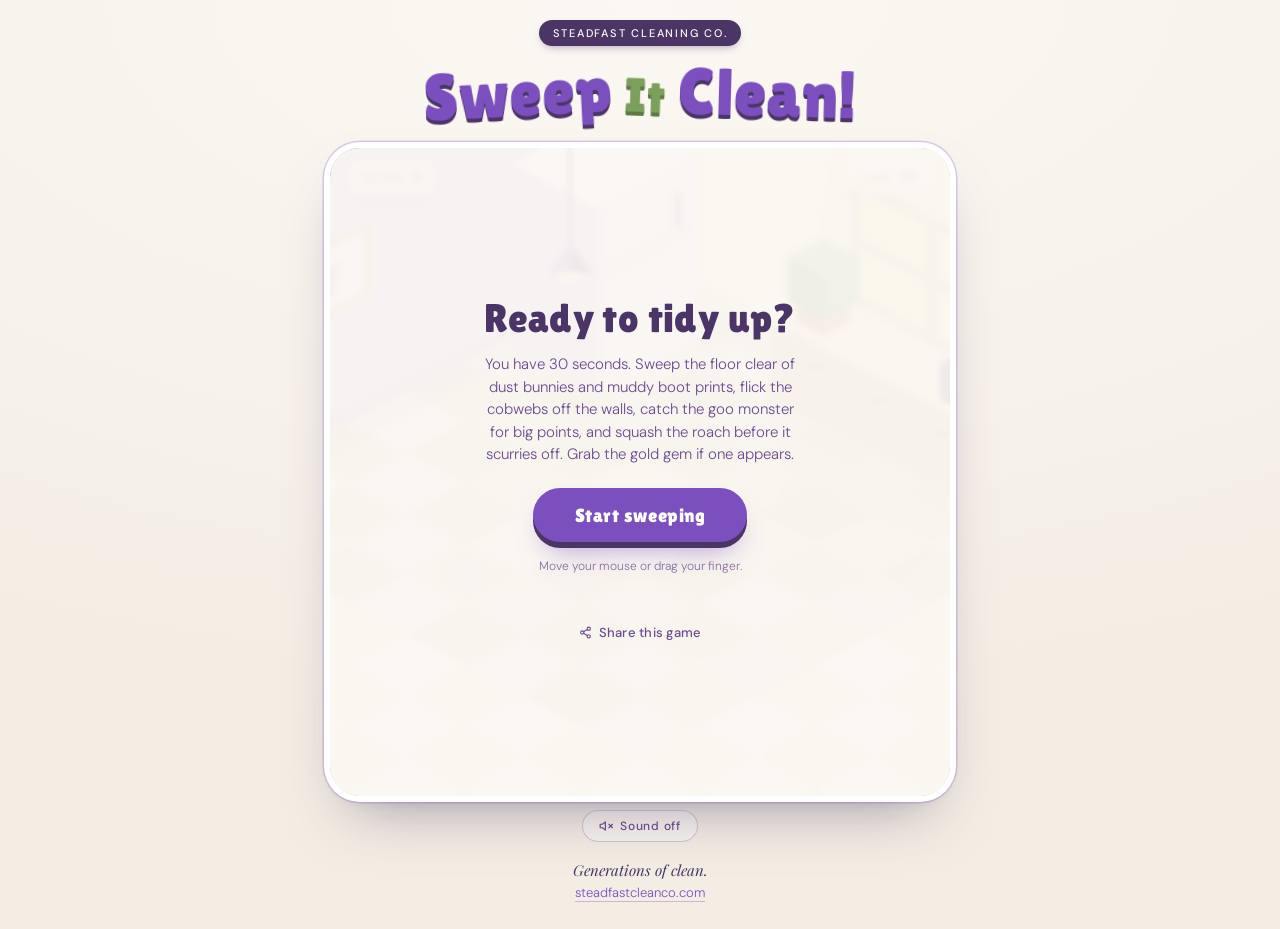
==== commit 0713a43f: "Refresh game share cover with the new sticker-style title Re-render og image with the Lilita One "Sw" ====
--- a/steadfast-v2/play/index.html
+++ b/steadfast-v2/play/index.html
@@ -9,13 +9,13 @@
 <!-- Social share card -->
 <meta property="og:title" content="Sweep It Clean — the 30-second cleaning game">
 <meta property="og:description" content="Sweep up dust bunnies, flick cobwebs off the walls, and catch the goo monster. A tiny game by Steadfast Cleaning Co., Tampa Bay.">
-<meta property="og:image" content="https://steadfastcleanco.com/images/og-play.png">
+<meta property="og:image" content="https://steadfastcleanco.com/images/og-play-v2.png">
 <meta property="og:image:width" content="1200">
 <meta property="og:image:height" content="630">
 <meta property="og:url" content="https://steadfastcleanco.com/play/">
 <meta property="og:type" content="website">
 <meta name="twitter:card" content="summary_large_image">
-<meta name="twitter:image" content="https://steadfastcleanco.com/images/og-play.png">
+<meta name="twitter:image" content="https://steadfastcleanco.com/images/og-play-v2.png">
 
 <!-- Fonts: same load the rest of the site uses. -->
 <link rel="preconnect" href="https://fonts.googleapis.com">
@@ -476,7 +476,7 @@
       <!-- Start screen. -->
       <div class="overlay" id="startScreen">
         <h2 class="panel-title">Ready to tidy up?</h2>
-        <p class="panel-text">You have 30 seconds. Sweep the floor clear of dust bunnies and muddy boot prints, flick the cobwebs off the walls, catch the goo monster for big points, and grab the gold gem if one appears.</p>
+        <p class="panel-text">You have 30 seconds. Sweep the floor clear of dust bunnies and muddy boot prints, flick the cobwebs off the walls, catch the goo monster for big points, and squash the roach before it scurries off. Grab the gold gem if one appears.</p>
         <button class="btn" id="startBtn">Start sweeping</button>
         <p class="hint">Move your mouse or drag your finger.</p>
         <p class="hint" id="startBest" style="margin-top:6px;"></p>
@@ -609,6 +609,8 @@
 
   var spawnClock = 0;
   var bonusClock = 0;
+  var roachClock = 0;
+  var roachDelay = 5;
 
   var COMBO_WINDOW = 1.5;
   var comboStreak = 0;
@@ -639,11 +641,12 @@
 
   // Item type table. Webs live on the walls; everything else is floor mess.
   var TYPES = {
-    dust:      { value: 1, radius: 20, weight: 0.46 },
-    footprint: { value: 2, radius: 18, weight: 0.27 },
-    web:       { value: 3, radius: 20, weight: 0.15 },
-    slime:     { value: 5, radius: 24, weight: 0.12 },
-    sparkle:   { value: 8, radius: 18, weight: 0 }
+    dust:      { value: 1, radius: 20, weight: 0.34 },
+    footprint: { value: 2, radius: 18, weight: 0.26 },
+    web:       { value: 3, radius: 20, weight: 0.16 },
+    slime:     { value: 5, radius: 24, weight: 0.24 },
+    sparkle:   { value: 8, radius: 18, weight: 0 },
+    roach:     { value: 6, radius: 22, weight: 0 }
   };
 
   function lerp(a, b, t) { return a + (b - a) * t; }
@@ -949,6 +952,35 @@
     });
   }
 
+  // Roach: enters from one floor edge and scurries straight to the far side.
+  // If it reaches the opposite edge it escapes, so it has to be caught fast.
+  function spawnRoach() {
+    var speed = rand(0.34, 0.46);
+    var fx, d, vfx, vd;
+    if (Math.random() < 0.5) {
+      // runs across horizontally
+      var fromLeft = Math.random() < 0.5;
+      fx = fromLeft ? 0.03 : 0.97;
+      d = rand(0.30, 0.85);
+      vfx = fromLeft ? speed : -speed;
+      vd = rand(-0.04, 0.04);
+    } else {
+      // runs front-to-back or back-to-front
+      var fromFront = Math.random() < 0.5;
+      d = fromFront ? 0.95 : 0.18;
+      fx = rand(0.25, 0.85);
+      vd = fromFront ? -speed : speed;
+      vfx = rand(-0.04, 0.04);
+    }
+    items.push({
+      kind: "roach",
+      fx: fx, d: d, vfx: vfx, vd: vd,
+      born: 0, seed: rand(0, TAU),
+      flip: vfx >= 0 ? 1 : -1,
+      h: 0, vh: 0, squashT: 0, hopT: 0
+    });
+  }
+
   function difficulty() { return clamp(elapsed / ROUND, 0, 1); }
 
   function spawnInterval() {
@@ -1096,6 +1128,18 @@
           if (items[s].kind === "sparkle") { hasSparkle = true; break; }
         }
         if (!hasSparkle) spawnSparkle();
+      }
+
+      // A roach darts across now and then — one at a time, caught or it flees.
+      roachClock += dt;
+      if (roachClock >= roachDelay && timeLeft > 2.5) {
+        roachClock = 0;
+        roachDelay = rand(4.5, 8);
+        var hasRoach = false;
+        for (var rr = 0; rr < items.length; rr++) {
+          if (items[rr].kind === "roach") { hasRoach = true; break; }
+        }
+        if (!hasRoach) spawnRoach();
       }
 
       if (comboTimer > 0) {
@@ -1216,6 +1260,17 @@
           m.flip = m.vfx >= 0 ? 1 : -1;
         }
       }
+      if (m.kind === "roach") {
+        m.fx += m.vfx * dt;
+        m.d += m.vd * dt;
+        m.flip = m.vfx >= 0 ? 1 : -1;
+        // Reached the far edge and got away — remove it, no points.
+        if (m.fx < -0.06 || m.fx > 1.06 || m.d < -0.06 || m.d > 1.06) {
+          items.splice(i, 1);
+          continue;
+        }
+      }
+
       if (m.kind === "sparkle" && m.born >= m.ttl) items.splice(i, 1);
     }
 
@@ -1576,11 +1631,59 @@
     ctx.restore();
   }
 
+  // Roach: a quick brown scurrier. Legs paddle and antennae twitch as it runs.
+  function drawRoach(x, y, s, alpha, item) {
+    var t = item ? item.born : 0;
+    var face = item ? item.flip : 1;
+    // Quick fade-in so it doesn't pop onto the floor.
+    var a = alpha * (item ? clamp(item.born / 0.18, 0, 1) : 1);
+    ctx.save();
+    ctx.translate(x, y - 4 * s);
+    ctx.scale(face * s, s);
+    ctx.globalAlpha = a;
+
+    // six legs, paddling out of phase
+    ctx.strokeStyle = "#3A2A1E";
+    ctx.lineWidth = 1.6;
+    ctx.lineCap = "round";
+    var legX = [-7, 0, 7];
+    for (var k = 0; k < legX.length; k++) {
+      var lx = legX[k];
+      var sw = Math.sin(t * 26 + k * 1.9) * 3.2;
+      ctx.beginPath(); ctx.moveTo(lx, -3); ctx.lineTo(lx - 5 + sw, -9.5); ctx.stroke();
+      ctx.beginPath(); ctx.moveTo(lx, 3); ctx.lineTo(lx - 5 - sw, 9.5); ctx.stroke();
+    }
+
+    // body: dark underside, glossy brown shell, wing seam
+    ctx.fillStyle = "#2E2015";
+    ctx.beginPath(); ctx.ellipse(0, 0, 11, 7, 0, 0, TAU); ctx.fill();
+    ctx.fillStyle = "#5A3D26";
+    ctx.beginPath(); ctx.ellipse(-1, 0, 10.5, 6.4, 0, 0, TAU); ctx.fill();
+    ctx.strokeStyle = "#3A2818"; ctx.lineWidth = 1;
+    ctx.beginPath(); ctx.moveTo(4, -5.4); ctx.lineTo(-3, 5.4); ctx.stroke();
+    ctx.fillStyle = "rgba(255,255,255,0.18)";
+    ctx.beginPath(); ctx.ellipse(-3, -2.5, 4, 2, -0.5, 0, TAU); ctx.fill();
+
+    // head + antennae + beady eyes, all at the leading end
+    ctx.fillStyle = "#43301F";
+    ctx.beginPath(); ctx.ellipse(9, 0, 3.6, 4.2, 0, 0, TAU); ctx.fill();
+    ctx.strokeStyle = "#3A2A1E"; ctx.lineWidth = 1.2;
+    var aw = Math.sin(t * 15) * 2;
+    ctx.beginPath(); ctx.moveTo(11, -2); ctx.quadraticCurveTo(16, -6 + aw, 20, -4.5 + aw); ctx.stroke();
+    ctx.beginPath(); ctx.moveTo(11, 2); ctx.quadraticCurveTo(16, 6 - aw, 20, 4.5 - aw); ctx.stroke();
+    ctx.fillStyle = "#0F0A06";
+    ctx.beginPath(); ctx.arc(10, -2, 1, 0, TAU); ctx.fill();
+    ctx.beginPath(); ctx.arc(10, 2, 1, 0, TAU); ctx.fill();
+
+    ctx.restore();
+  }
+
   function drawItemShape(kind, x, y, s, alpha, item) {
     if (kind === "dust") drawDust(x, y, s, alpha, item);
     else if (kind === "footprint") drawFootprint(x, y, s, alpha, item);
     else if (kind === "slime") drawSlime(x, y, s, alpha, item);
     else if (kind === "sparkle") drawSparkle(x, y, s, alpha, item);
+    else if (kind === "roach") drawRoach(x, y, s, alpha, item);
     else drawWeb(x, y, s, alpha, item);
   }
 
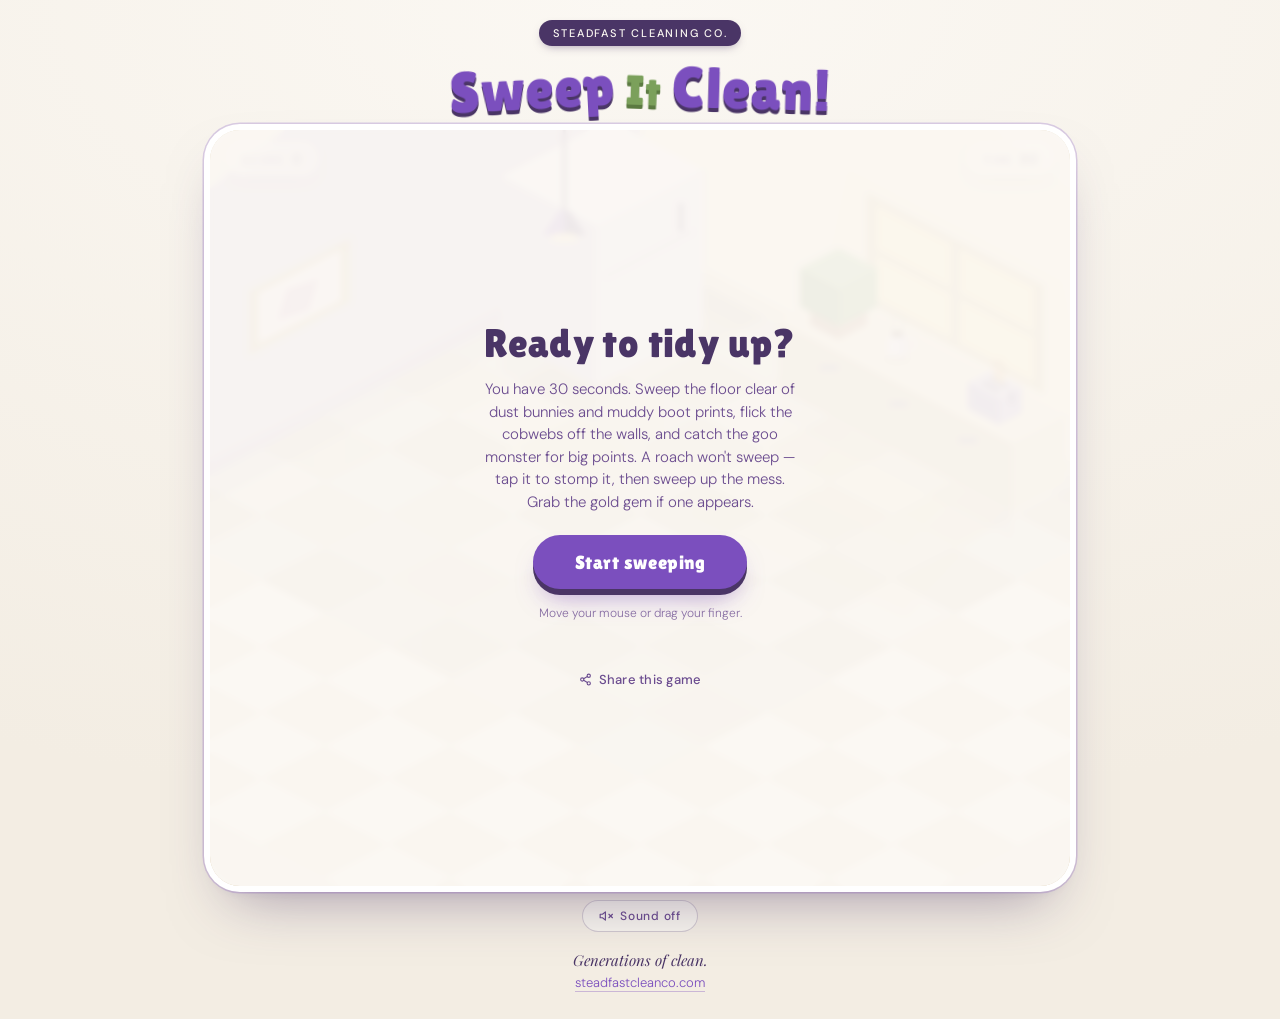
==== commit 51561e87: "Add roach and coffee-spill mechanics to the game Broaden the game beyond sweeping with two new inter" ====
--- a/steadfast-v2/play/index.html
+++ b/steadfast-v2/play/index.html
@@ -62,7 +62,7 @@
 
   .wrap {
     width: 100%;
-    max-width: 620px;
+    max-width: 860px;
     display: flex;
     flex-direction: column;
     align-items: center;
@@ -87,9 +87,9 @@
   .title {
     font-family: 'Lilita One', 'DM Sans', sans-serif;
     font-weight: 400;
-    font-size: clamp(42px, 10vw, 66px);
+    font-size: clamp(38px, 9vw, 58px);
     line-height: 1;
-    margin: 0 0 22px;
+    margin: 0 0 12px;
     text-align: center;
     color: var(--purple-mid);
     letter-spacing: 0.01em;
@@ -133,7 +133,7 @@
     position: relative;
     width: 100%;
     aspect-ratio: 5 / 6;
-    max-height: 72vh;
+    max-height: 84vh;
     border: none;
     border-radius: 30px;
     overflow: hidden;
@@ -476,7 +476,7 @@
       <!-- Start screen. -->
       <div class="overlay" id="startScreen">
         <h2 class="panel-title">Ready to tidy up?</h2>
-        <p class="panel-text">You have 30 seconds. Sweep the floor clear of dust bunnies and muddy boot prints, flick the cobwebs off the walls, catch the goo monster for big points, and squash the roach before it scurries off. Grab the gold gem if one appears.</p>
+        <p class="panel-text">You have 30 seconds. Sweep the floor clear of dust bunnies and muddy boot prints, flick the cobwebs off the walls, and catch the goo monster for big points. A roach won't sweep — tap it to stomp it, then sweep up the mess. Grab the gold gem if one appears.</p>
         <button class="btn" id="startBtn">Start sweeping</button>
         <p class="hint">Move your mouse or drag your finger.</p>
         <p class="hint" id="startBest" style="margin-top:6px;"></p>
@@ -610,7 +610,16 @@
   var spawnClock = 0;
   var bonusClock = 0;
   var roachClock = 0;
-  var roachDelay = 5;
+  var roachDelay = 3.5;
+  var roachHintShown = false;
+
+  // Coffee spill: a puddle that appears mid-round and spreads until mopped.
+  var spill = null;
+  var spillDone = false;
+  var SPILL_MAX = 0.46;    // radius in floor units before it caps
+  var SPILL_GROW = 0.032;  // spread per second if ignored
+  var SPILL_MOP = 0.24;    // shrink per second while swept
+  var mopT = 0;            // >0 while actively mopping: broom shows as a mop
 
   var COMBO_WINDOW = 1.5;
   var comboStreak = 0;
@@ -646,7 +655,8 @@
     web:       { value: 3, radius: 20, weight: 0.16 },
     slime:     { value: 5, radius: 24, weight: 0.24 },
     sparkle:   { value: 8, radius: 18, weight: 0 },
-    roach:     { value: 6, radius: 22, weight: 0 }
+    roach:     { value: 2, radius: 22, weight: 0 },
+    fallenmug: { value: 3, radius: 22, weight: 0 }
   };
 
   function lerp(a, b, t) { return a + (b - a) * t; }
@@ -680,11 +690,14 @@
     canvas.height = Math.round(H * dpr);
     ctx.setTransform(dpr, 0, 0, dpr, 0, 0);
 
-    TX = W * 0.094;
-    TY = W * 0.049;
+    // ZOOM < 1 pulls the camera back so more of the floor fits in the frame,
+    // which enlarges the reachable play area and shrinks the broom's coverage.
+    var ZOOM = 0.78;
+    TX = W * 0.094 * ZOOM;
+    TY = W * 0.049 * ZOOM;
     ORX = W * 0.5;
-    ORY = H * 0.19;
-    WALL_H = H * 0.36;
+    ORY = H * 0.16;
+    WALL_H = H * 0.34 * ZOOM;
 
     buildBG();
 
@@ -793,9 +806,39 @@
     }
     vox(3.5, 0.35, 3.95, 0.8, WALL_H*0.34, WALL_H*0.43, "#C99979", "#B98A6B", "#A87A5C");
     vox(3.42, 0.27, 4.03, 0.88, WALL_H*0.43, WALL_H*0.62, "#8FB570", "#7BA05B", "#66884A");
-    vox(6.0, 0.4, 6.55, 0.85, WALL_H*0.34, WALL_H*0.50, "#8A5FCB", "#7B4FBE", "#5B4380");
-    var kp = iso(6.0, 0.62, WALL_H*0.46);
-    gpoly([{x:kp.x,y:kp.y},{x:kp.x-10,y:kp.y-3},{x:kp.x-10,y:kp.y+4},{x:kp.x,y:kp.y+5}], "#5B4380");
+    // toaster on the counter (two slots + a slice of toast popping out)
+    var tsT = WALL_H*0.47;
+    vox(6.02, 0.46, 6.52, 0.82, WALL_H*0.34, tsT, "#C6B6E4", "#AD97D4", "#8F79C0");
+    // two dark slots across the top
+    function slot(iy0, iy1) {
+      gpoly([iso(6.14, iy0, tsT), iso(6.4, iy0, tsT), iso(6.4, iy1, tsT), iso(6.14, iy1, tsT)], "#3B2A54");
+    }
+    slot(0.55, 0.60);
+    slot(0.68, 0.73);
+    // a slice of toast rising out of the back slot: its base follows the slot's
+    // diagonal, and the slot's front lip is redrawn over it so it reads as inserted
+    var tbL = iso(6.18, 0.575, tsT);
+    var tbR = iso(6.36, 0.575, tsT);
+    var trise = 15;
+    g.fillStyle = "#E0B579";
+    g.beginPath();
+    g.moveTo(tbL.x, tbL.y);
+    g.lineTo(tbL.x, tbL.y - trise);
+    g.quadraticCurveTo((tbL.x + tbR.x) / 2, Math.min(tbL.y, tbR.y) - trise - 8, tbR.x, tbR.y - trise);
+    g.lineTo(tbR.x, tbR.y);
+    g.closePath(); g.fill();
+    g.strokeStyle = "#B67B3E"; g.lineWidth = 2.4; g.lineCap = "round";  // toasted crown
+    g.beginPath();
+    g.moveTo(tbL.x, tbL.y - trise + 0.5);
+    g.quadraticCurveTo((tbL.x + tbR.x) / 2, Math.min(tbL.y, tbR.y) - trise - 7.5, tbR.x, tbR.y - trise + 0.5);
+    g.stroke();
+    // front lip of the slot, over the toast's base so it sits down inside it
+    gpoly([iso(6.14, 0.575, tsT), iso(6.4, 0.575, tsT), iso(6.4, 0.6, tsT), iso(6.14, 0.6, tsT)], "#3B2A54");
+    // browning lever on the front-right face
+    var lv = iso(6.52, 0.63, WALL_H*0.42);
+    g.fillStyle = "#5B4380";
+    g.fillRect(lv.x - 1.5, lv.y - 8, 3.5, 9);
+    g.beginPath(); g.arc(lv.x, lv.y - 8, 2.6, 0, TAU); g.fill();
 
     // pendant lamp over the open floor
     var lp = iso(2.4, 3.6, H*0.315);
@@ -952,33 +995,81 @@
     });
   }
 
-  // Roach: enters from one floor edge and scurries straight to the far side.
-  // If it reaches the opposite edge it escapes, so it has to be caught fast.
+  // Roach: skitters around the floor and won't leave. Sweeping can't kill it —
+  // it has to be tapped/clicked to stomp, then the squished remains swept up.
   function spawnRoach() {
-    var speed = rand(0.34, 0.46);
-    var fx, d, vfx, vd;
-    if (Math.random() < 0.5) {
-      // runs across horizontally
-      var fromLeft = Math.random() < 0.5;
-      fx = fromLeft ? 0.03 : 0.97;
-      d = rand(0.30, 0.85);
-      vfx = fromLeft ? speed : -speed;
-      vd = rand(-0.04, 0.04);
-    } else {
-      // runs front-to-back or back-to-front
-      var fromFront = Math.random() < 0.5;
-      d = fromFront ? 0.95 : 0.18;
-      fx = rand(0.25, 0.85);
-      vd = fromFront ? -speed : speed;
-      vfx = rand(-0.04, 0.04);
-    }
+    var a = rand(0, TAU);
+    var spd = rand(0.30, 0.42);
     items.push({
       kind: "roach",
-      fx: fx, d: d, vfx: vfx, vd: vd,
+      fx: rand(0.32, 0.88),
+      d: rand(0.26, 0.88),
+      vfx: Math.cos(a) * spd,
+      vd: Math.sin(a) * spd,
+      turnT: rand(0.5, 1.2),
+      squished: false,
+      squishT2: 0,
       born: 0, seed: rand(0, TAU),
-      flip: vfx >= 0 ? 1 : -1,
-      h: 0, vh: 0, squashT: 0, hopT: 0
+      flip: 1, h: 0, vh: 0, squashT: 0, hopT: 0
     });
+  }
+
+  // Startled by the broom: darts off in a fresh random direction.
+  function roachDodge(m) {
+    var a = rand(0, TAU);
+    var spd = rand(0.44, 0.56);
+    m.vfx = Math.cos(a) * spd;
+    m.vd = Math.sin(a) * spd;
+    m.turnT = rand(0.4, 0.9);
+  }
+
+  // Tap landed on a live roach: squish it into a sweepable splat.
+  function stompRoach(m, px, py) {
+    m.squished = true;
+    m.squishT2 = 0;
+    m.vfx = 0; m.vd = 0;
+
+    if (comboTimer > 0) comboStreak++; else comboStreak = 1;
+    comboTimer = COMBO_WINDOW;
+    comboMult = Math.min(5, Math.floor((comboStreak - 1) / 2) + 1);
+    score += 5 * comboMult;
+    hudScore.textContent = score;
+    var pill = hudScore.parentNode;
+    pill.classList.remove("bump");
+    void pill.offsetWidth;
+    pill.classList.add("bump");
+
+    blip(150, 0.07, "square", 0.16);
+    blip(90, 0.10, "square", 0.12);
+    if (navigator.vibrate) navigator.vibrate(32);
+
+    var count = REDUCED ? 5 : 12;
+    for (var i = 0; i < count; i++) {
+      var a = rand(0, TAU), sp = rand(30, 190);
+      flecks.push({
+        x: px, y: py,
+        vx: Math.cos(a) * sp, vy: Math.sin(a) * sp - 50,
+        r: rand(1.5, 3), color: Math.random() < 0.5 ? "#5A3D26" : "#6F9250",
+        life: 1
+      });
+    }
+  }
+
+  // Test a tap/click against live roaches; stomp the first one hit.
+  function tryStomp() {
+    var cx = broom.x, cy = broom.y;
+    for (var i = items.length - 1; i >= 0; i--) {
+      var it = items[i];
+      if (it.kind !== "roach" || it.squished) continue;
+      var p = itemPos(it);
+      var dx = p.x - cx, dy = p.y - cy;
+      var rr = TYPES.roach.radius + 16;   // generous tap target for a moving bug
+      if (dx * dx + dy * dy < rr * rr) {
+        stompRoach(it, p.x, p.y);
+        return true;
+      }
+    }
+    return false;
   }
 
   function difficulty() { return clamp(elapsed / ROUND, 0, 1); }
@@ -1085,7 +1176,7 @@
     items.splice(idx, 1);
   }
 
-  function checkSweeps() {
+  function checkSweeps(dt) {
     if (!broom.active) return;
     if (Math.hypot(broom.vx, broom.vy) < 60) return;
     // Contact circle sits on the chunky bristle head below the grip point.
@@ -1100,7 +1191,47 @@
       var dx = p.x - bx;
       var dy = p.y - by;
       if (dx * dx + dy * dy < (broomR + ir) * (broomR + ir)) {
+        if (it.kind === "roach") {
+          if (!it.squished) {
+            // Sweeping won't kill a live roach — it darts off. Hint once.
+            roachDodge(it);
+            if (!roachHintShown) {
+              roachHintShown = true;
+              banner = { text: "Tap the roach to stomp it!", life: 2.4, size: "600 20px 'DM Sans', sans-serif" };
+            }
+            continue;
+          }
+          if (it.squishT2 < 0.2) continue;   // let the splat land before it's swept
+        }
         sweepItem(it, i, p.x, p.y);
+      }
+    }
+
+    // Mopping the coffee spill: the broom shrinks it where it passes over.
+    if (spill) {
+      var scp = floorPos(spill.fx, spill.d, 0);
+      var scr = spill.r * N * TX;                 // approx horizontal screen radius
+      var rx = scr + broomR, ry = scr * 0.55 + broomR;
+      var ex = scp.x - bx, ey = scp.y - by;
+      if ((ex * ex) / (rx * rx) + (ey * ey) / (ry * ry) < 1) {
+        mopT = 0.25;   // broom shows as a mop while (and just after) cleaning
+        spill.r = Math.max(0, spill.r - SPILL_MOP * dt);
+        if (!REDUCED && Math.random() < 0.6) {
+          flecks.push({
+            x: bx + rand(-10, 10), y: by + rand(-6, 6),
+            vx: rand(-40, 40), vy: rand(-120, -40),
+            r: rand(1.5, 3), color: Math.random() < 0.5 ? "#5A3A20" : "#7A5636", life: 1
+          });
+        }
+        if (spill.r <= 0.001) {
+          spill = null;
+          score += 10;
+          hudScore.textContent = score;
+          var mpill = hudScore.parentNode;
+          mpill.classList.remove("bump"); void mpill.offsetWidth; mpill.classList.add("bump");
+          floaters.push({ x: scp.x, y: scp.y, text: "+10  mopped!", life: 1 });
+          sparkleChime();
+        }
       }
     }
   }
@@ -1130,17 +1261,41 @@
         if (!hasSparkle) spawnSparkle();
       }
 
-      // A roach darts across now and then — one at a time, caught or it flees.
+      // Roaches skitter in fairly often and linger until stomped — up to three.
       roachClock += dt;
-      if (roachClock >= roachDelay && timeLeft > 2.5) {
+      if (roachClock >= roachDelay && timeLeft > 2) {
         roachClock = 0;
-        roachDelay = rand(4.5, 8);
-        var hasRoach = false;
+        roachDelay = rand(2.8, 4.8);
+        var roachCount = 0;
         for (var rr = 0; rr < items.length; rr++) {
-          if (items[rr].kind === "roach") { hasRoach = true; break; }
+          if (items[rr].kind === "roach" && !items[rr].squished) roachCount++;
         }
-        if (!hasRoach) spawnRoach();
-      }
+        if (roachCount < 3) spawnRoach();
+      }
+
+      // Ten seconds in, the mug tips off the counter and the spill begins.
+      if (!spillDone && elapsed >= 10) {
+        spillDone = true;
+        spill = { fx: 0.61, d: 0.30, r: 0.02, settled: false };
+        // The tipped mug lands on the floor as its own sweepable mess.
+        items.push({
+          kind: "fallenmug", fx: 0.60, d: 0.19,
+          born: 0, seed: rand(0, TAU), vfx: 0, vd: 0, flip: 1,
+          h: 0, vh: 0, squashT: 0.16, hopT: 0
+        });
+        banner = { text: "Oops — coffee spill! Mop it up!", life: 2.8, size: "600 17px 'DM Sans', sans-serif" };
+        blip(210, 0.14, "sine", 0.13);
+        if (navigator.vibrate) navigator.vibrate(22);
+      }
+      if (spill) {
+        if (!spill.settled) {
+          spill.r += 0.32 * dt;                    // pour out and spread quickly
+          if (spill.r >= 0.18) { spill.r = 0.18; spill.settled = true; }
+        } else {
+          spill.r = Math.min(SPILL_MAX, spill.r + SPILL_GROW * dt);   // slow creep
+        }
+      }
+      if (mopT > 0) mopT = Math.max(0, mopT - dt);
 
       if (comboTimer > 0) {
         comboTimer -= dt;
@@ -1161,7 +1316,7 @@
         }
       }
 
-      checkSweeps();
+      checkSweeps(dt);
 
       // Polish the tiles under the moving broom. broom.px/py still hold last
       // frame's position, so the stroke covers the whole segment.
@@ -1261,13 +1416,26 @@
         }
       }
       if (m.kind === "roach") {
-        m.fx += m.vfx * dt;
-        m.d += m.vd * dt;
-        m.flip = m.vfx >= 0 ? 1 : -1;
-        // Reached the far edge and got away — remove it, no points.
-        if (m.fx < -0.06 || m.fx > 1.06 || m.d < -0.06 || m.d > 1.06) {
-          items.splice(i, 1);
-          continue;
+        if (m.squished) {
+          m.squishT2 += dt;
+        } else {
+          // Skittish: pick a fresh heading every so often.
+          m.turnT -= dt;
+          if (m.turnT <= 0) {
+            var ra = rand(0, TAU);
+            var rsp = rand(0.28, 0.42);
+            m.vfx = Math.cos(ra) * rsp;
+            m.vd = Math.sin(ra) * rsp;
+            m.turnT = rand(0.5, 1.2);
+          }
+          m.fx += m.vfx * dt;
+          m.d += m.vd * dt;
+          // Bounce off the open-floor edges, clear of the fridge and counter.
+          if (m.fx < 0.27) { m.fx = 0.27; m.vfx = Math.abs(m.vfx); }
+          if (m.fx > 0.92) { m.fx = 0.92; m.vfx = -Math.abs(m.vfx); }
+          if (m.d < 0.20) { m.d = 0.20; m.vd = Math.abs(m.vd); }
+          if (m.d > 0.92) { m.d = 0.92; m.vd = -Math.abs(m.vd); }
+          m.flip = m.vfx >= 0 ? 1 : -1;
         }
       }
 
@@ -1633,6 +1801,38 @@
 
   // Roach: a quick brown scurrier. Legs paddle and antennae twitch as it runs.
   function drawRoach(x, y, s, alpha, item) {
+    // Squished: a flat splat with legs splayed out and X'd eyes, sweepable.
+    if (item && item.squished) {
+      var pop = clamp(item.squishT2 / 0.16, 0, 1);
+      var sc = 1 + (1 - pop) * 0.45;   // brief squish flash on impact
+      ctx.save();
+      ctx.translate(x, y - 2 * s);
+      ctx.scale(s * sc, s * sc * 0.9);
+      ctx.globalAlpha = alpha;
+      ctx.fillStyle = "rgba(90,61,38,0.26)";
+      ctx.beginPath(); ctx.ellipse(0, 1, 15, 8, 0, 0, TAU); ctx.fill();
+      ctx.strokeStyle = "#3A2A1E"; ctx.lineWidth = 1.5; ctx.lineCap = "round";
+      var legDirs = [[-11,-6],[-13,0],[-11,6],[11,-6],[13,0],[11,6]];
+      for (var lk = 0; lk < legDirs.length; lk++) {
+        ctx.beginPath();
+        ctx.moveTo(legDirs[lk][0] * 0.4, legDirs[lk][1] * 0.4);
+        ctx.lineTo(legDirs[lk][0], legDirs[lk][1]);
+        ctx.stroke();
+      }
+      ctx.fillStyle = "#6E4B2F";
+      ctx.beginPath(); ctx.ellipse(0, 0, 9, 5, 0, 0, TAU); ctx.fill();
+      ctx.fillStyle = "#8A6440";
+      ctx.beginPath(); ctx.ellipse(0, -0.5, 6, 3, 0, 0, TAU); ctx.fill();
+      ctx.strokeStyle = "#2E2015"; ctx.lineWidth = 1;
+      ctx.beginPath();
+      ctx.moveTo(5.5, -1.5); ctx.lineTo(8.5, 1.5); ctx.moveTo(8.5, -1.5); ctx.lineTo(5.5, 1.5);
+      ctx.stroke();
+      ctx.fillStyle = "rgba(111,146,80,0.6)";
+      ctx.beginPath(); ctx.arc(-8, 3, 1.6, 0, TAU); ctx.fill();
+      ctx.restore();
+      return;
+    }
+
     var t = item ? item.born : 0;
     var face = item ? item.flip : 1;
     // Quick fade-in so it doesn't pop onto the floor.
@@ -1678,12 +1878,109 @@
     ctx.restore();
   }
 
+  // Steaming coffee mug on the counter — vanishes once it has spilled.
+  function drawMug() {
+    if (spillDone) return;
+    var b = iso(4.7, 0.62, WALL_H * 0.34);
+    var k = TX / 50;
+    ctx.save();
+    ctx.translate(b.x, b.y);
+    ctx.scale(k, k);
+    // contact shadow on the counter
+    ctx.fillStyle = "rgba(74,53,102,0.16)";
+    ctx.beginPath(); ctx.ellipse(0, 0, 11, 5, 0, 0, TAU); ctx.fill();
+    // cup body
+    ctx.fillStyle = "#F0E8FA";
+    ctx.beginPath();
+    ctx.moveTo(-8, -2); ctx.lineTo(8, -2); ctx.lineTo(7, -19); ctx.lineTo(-7, -19); ctx.closePath(); ctx.fill();
+    ctx.fillStyle = "#DBCDEC";   // shaded side
+    ctx.beginPath();
+    ctx.moveTo(2, -2.4); ctx.lineTo(8, -2); ctx.lineTo(7, -19); ctx.lineTo(2, -19); ctx.closePath(); ctx.fill();
+    // handle
+    ctx.strokeStyle = "#DBCDEC"; ctx.lineWidth = 2.6; ctx.lineCap = "round";
+    ctx.beginPath(); ctx.arc(9, -11, 4.6, -1.2, 1.2); ctx.stroke();
+    // rim + coffee surface
+    ctx.fillStyle = "#F6F1FB";
+    ctx.beginPath(); ctx.ellipse(0, -19, 7.2, 3, 0, 0, TAU); ctx.fill();
+    ctx.fillStyle = "#5A3A20";
+    ctx.beginPath(); ctx.ellipse(0, -19, 5.4, 2.1, 0, 0, TAU); ctx.fill();
+    // steam
+    if (!REDUCED) {
+      ctx.strokeStyle = "rgba(150,132,120,0.5)"; ctx.lineWidth = 1.5; ctx.lineCap = "round";
+      var t = worldT * 2;
+      ctx.beginPath(); ctx.moveTo(-2, -21); ctx.quadraticCurveTo(-5, -27 + Math.sin(t) * 1.6, -2, -34); ctx.stroke();
+      ctx.beginPath(); ctx.moveTo(3, -21); ctx.quadraticCurveTo(6, -27 + Math.cos(t) * 1.6, 3, -33); ctx.stroke();
+    }
+    ctx.restore();
+  }
+
+  // The tipped-over mug lies on the floor by the puddle once it has spilled —
+  // its own sweepable mess, so you clear the mug and mop the coffee.
+  function drawFallenMug(x, y, s, alpha, item) {
+    var k = (TX / 50) * s;
+    ctx.save();
+    ctx.translate(x, y);
+    ctx.scale(k, k);
+    ctx.globalAlpha = alpha;
+    // contact shadow
+    ctx.fillStyle = "rgba(74,53,102,0.18)";
+    ctx.beginPath(); ctx.ellipse(-1, 2, 15, 5.5, 0, 0, TAU); ctx.fill();
+    // handle behind the body (up and to the left)
+    ctx.strokeStyle = "#C7B8E0"; ctx.lineWidth = 2.6; ctx.lineCap = "round";
+    ctx.beginPath(); ctx.arc(-11, -6, 4.6, Math.PI * 0.9, Math.PI * 2.05); ctx.stroke();
+    // body lying on its side (capsule) with a shaded underside
+    ctx.fillStyle = "#EBE3F6";
+    ctx.beginPath();
+    ctx.moveTo(-12, -12); ctx.lineTo(8, -12); ctx.lineTo(8, -1); ctx.lineTo(-12, -1); ctx.closePath(); ctx.fill();
+    ctx.beginPath(); ctx.ellipse(-12, -6.5, 4.5, 5.5, 0, 0, TAU); ctx.fill();
+    ctx.fillStyle = "#D3C6E6";
+    ctx.beginPath();
+    ctx.moveTo(-12, -4); ctx.lineTo(8, -4); ctx.lineTo(8, -1); ctx.lineTo(-12, -1); ctx.closePath(); ctx.fill();
+    // open mouth facing the puddle (right end): rim then dark coffee interior
+    ctx.fillStyle = "#F4EFFB";
+    ctx.beginPath(); ctx.ellipse(8, -6.5, 4.6, 6, 0, 0, TAU); ctx.fill();
+    ctx.fillStyle = "#3E2A1A";
+    ctx.beginPath(); ctx.ellipse(9, -6.5, 3, 4.4, 0, 0, TAU); ctx.fill();
+    // a little coffee tongue spilling out of the mouth toward the puddle
+    ctx.fillStyle = "rgba(74,48,28,0.80)";
+    ctx.beginPath();
+    ctx.moveTo(9, -3); ctx.quadraticCurveTo(15, 3, 22, 6);
+    ctx.quadraticCurveTo(15, 8, 9, -1); ctx.closePath(); ctx.fill();
+    ctx.restore();
+  }
+
+  // Coffee puddle on the floor: a wobbly brown blob that grows until mopped.
+  function drawSpill() {
+    if (!spill) return;
+    var c = floorPos(spill.fx, spill.d, 0);
+    var R = spill.r * N * TX;
+    var RY = R * (TY / TX);
+    ctx.save();
+    ctx.translate(c.x, c.y);
+    ctx.fillStyle = "rgba(74,48,28,0.80)";
+    ctx.beginPath();
+    var pts = 16;
+    for (var i = 0; i <= pts; i++) {
+      var a = i / pts * TAU;
+      var wob = 1 + Math.sin(a * 3 + spill.d * 12) * 0.11 + Math.sin(a * 5 + 1.5) * 0.05;
+      var x = Math.cos(a) * R * wob;
+      var y = Math.sin(a) * RY * wob;
+      if (i === 0) ctx.moveTo(x, y); else ctx.lineTo(x, y);
+    }
+    ctx.closePath(); ctx.fill();
+    // glossy sheen
+    ctx.fillStyle = "rgba(150,110,70,0.32)";
+    ctx.beginPath(); ctx.ellipse(-R * 0.22, -RY * 0.22, R * 0.42, RY * 0.42, 0, 0, TAU); ctx.fill();
+    ctx.restore();
+  }
+
   function drawItemShape(kind, x, y, s, alpha, item) {
     if (kind === "dust") drawDust(x, y, s, alpha, item);
     else if (kind === "footprint") drawFootprint(x, y, s, alpha, item);
     else if (kind === "slime") drawSlime(x, y, s, alpha, item);
     else if (kind === "sparkle") drawSparkle(x, y, s, alpha, item);
     else if (kind === "roach") drawRoach(x, y, s, alpha, item);
+    else if (kind === "fallenmug") drawFallenMug(x, y, s, alpha, item);
     else drawWeb(x, y, s, alpha, item);
   }
 
@@ -1704,21 +2001,42 @@
     // fat two-tone handle
     ppoly([{x:7,y:-96},{x:13,y:-94},{x:1,y:-6},{x:-5,y:-7}], "#6B4C8F");
     ppoly([{x:7,y:-96},{x:10,y:-95},{x:-2,y:-6.5},{x:-5,y:-7}], "#8A5FCB");
-    // leaf
-    ppoly([{x:12,y:-75},{x:27,y:-84},{x:15,y:-69}], "#7BA05B");
-    ppoly([{x:12,y:-75},{x:25,y:-73},{x:15,y:-69}], "#8FB570");
-    // binding
-    ppoly([{x:-14,y:-9},{x:10,y:-9},{x:8,y:2},{x:-12,y:2}], "#3B2A54");
-    // bristle slats, dragging behind the motion
-    var bend = clamp(-broom.vx * 0.0003, -8, 8);
-    var tips = [-35 + bend, -23 + bend, -11 + bend, 1 + bend, 12 + bend, 22 + bend];
-    for (var b = 0; b < 5; b++) {
-      ppoly([
-        {x:-12 + b * 4.6, y: 1}, {x:-7.4 + b * 4.6, y: 1},
-        {x: tips[b + 1], y: 27}, {x: tips[b], y: 27}
-      ], b % 2 === 0 ? "#7B4FBE" : "#5B4380");
-    }
-    ppoly([{x:-35 + bend,y:27},{x:22 + bend,y:27},{x:19 + bend,y:32},{x:-31 + bend,y:32}], "#4A3566");
+
+    if (mopT > 0) {
+      // Mop head: a purple collar with drooping cream strands, a few of them
+      // coffee-stained. Splays out in the drag direction like the bristles do.
+      var mbend = clamp(-broom.vx * 0.0005, -14, 14);
+      ppoly([{x:-13,y:-7},{x:11,y:-7},{x:9,y:5},{x:-11,y:5}], "#5B4380");
+      ppoly([{x:-13,y:-7},{x:11,y:-7},{x:10,y:-3.5},{x:-12,y:-3.5}], "#7B4FBE");
+      ctx.lineCap = "round";
+      for (var ms = 0; ms < 11; ms++) {
+        var topx = -12 + ms * 2.4;
+        var botx = topx * 1.5 + mbend * (0.5 + Math.abs(ms - 5) * 0.05);
+        var midx = (topx + botx) / 2 + Math.sin(ms * 1.7) * 2.2;
+        ctx.strokeStyle = (ms % 3 === 0) ? "#7A5636" : (ms % 2 ? "#D6CEBD" : "#ECE5D6");
+        ctx.lineWidth = 2.7;
+        ctx.beginPath();
+        ctx.moveTo(topx, 3);
+        ctx.quadraticCurveTo(midx, 20, botx, 33 + (ms % 2) * 2);
+        ctx.stroke();
+      }
+    } else {
+      // leaf
+      ppoly([{x:12,y:-75},{x:27,y:-84},{x:15,y:-69}], "#7BA05B");
+      ppoly([{x:12,y:-75},{x:25,y:-73},{x:15,y:-69}], "#8FB570");
+      // binding
+      ppoly([{x:-14,y:-9},{x:10,y:-9},{x:8,y:2},{x:-12,y:2}], "#3B2A54");
+      // bristle slats, dragging behind the motion
+      var bend = clamp(-broom.vx * 0.0003, -8, 8);
+      var tips = [-35 + bend, -23 + bend, -11 + bend, 1 + bend, 12 + bend, 22 + bend];
+      for (var b = 0; b < 5; b++) {
+        ppoly([
+          {x:-12 + b * 4.6, y: 1}, {x:-7.4 + b * 4.6, y: 1},
+          {x: tips[b + 1], y: 27}, {x: tips[b], y: 27}
+        ], b % 2 === 0 ? "#7B4FBE" : "#5B4380");
+      }
+      ppoly([{x:-35 + bend,y:27},{x:22 + bend,y:27},{x:19 + bend,y:32},{x:-31 + bend,y:32}], "#4A3566");
+    }
     ctx.restore();
   }
 
@@ -1796,6 +2114,10 @@
 
     // furniture layer covers the dirt on the tiles behind it
     if (fgCanvas) ctx.drawImage(fgCanvas, -PAD, -PAD, W + PAD * 2, H + PAD * 2);
+
+    // the coffee spill sits on the floor; the mug sits up on the counter.
+    // Guarded so a drawing hiccup here can never blank the whole frame.
+    try { drawSpill(); drawMug(); } catch (e) {}
 
     // items: flat footprints first, then walls, then volumetric back-to-front
     var i, it, p;
@@ -1888,7 +2210,7 @@
       ctx.globalAlpha = clamp(banner.life, 0, 1);
       ctx.fillStyle = "#7B4FBE";
       ctx.textAlign = "center";
-      ctx.font = "700 32px 'Playfair Display', serif";
+      ctx.font = banner.size || "700 32px 'Playfair Display', serif";
       ctx.fillText(banner.text, W / 2, H * 0.40);
       ctx.globalAlpha = 1;
     }
@@ -1908,13 +2230,20 @@
   var lastTs = 0;
   var raf = null;
 
+  var loopErrs = 0;
   function loop(ts) {
     var now = ts / 1000;
     var dt = lastTs ? now - lastTs : 0;
     lastTs = now;
     if (dt > 0.05) dt = 0.05;
-    update(dt);
-    render();
+    // A thrown error must never permanently freeze the game: skip the bad
+    // frame, log the first few for diagnosis, and keep the loop alive.
+    try {
+      update(dt);
+      render();
+    } catch (err) {
+      if (loopErrs++ < 5 && window.console && console.error) console.error("Sweep loop error:", err);
+    }
     raf = requestAnimationFrame(loop);
   }
 
@@ -1930,6 +2259,12 @@
     timeLeft = ROUND;
     spawnClock = 0;
     bonusClock = 0;
+    roachClock = 0;
+    roachDelay = 3.5;
+    roachHintShown = false;
+    spill = null;
+    spillDone = false;
+    mopT = 0;
     comboStreak = 0;
     comboTimer = 0;
     comboMult = 1;
@@ -2060,6 +2395,7 @@
   canvas.addEventListener("pointermove", onMove);
   canvas.addEventListener("pointerdown", function (e) {
     onMove(e);
+    if (state === STATE_PLAY) tryStomp();
     if (canvas.setPointerCapture) {
       try { canvas.setPointerCapture(e.pointerId); } catch (err) {}
     }
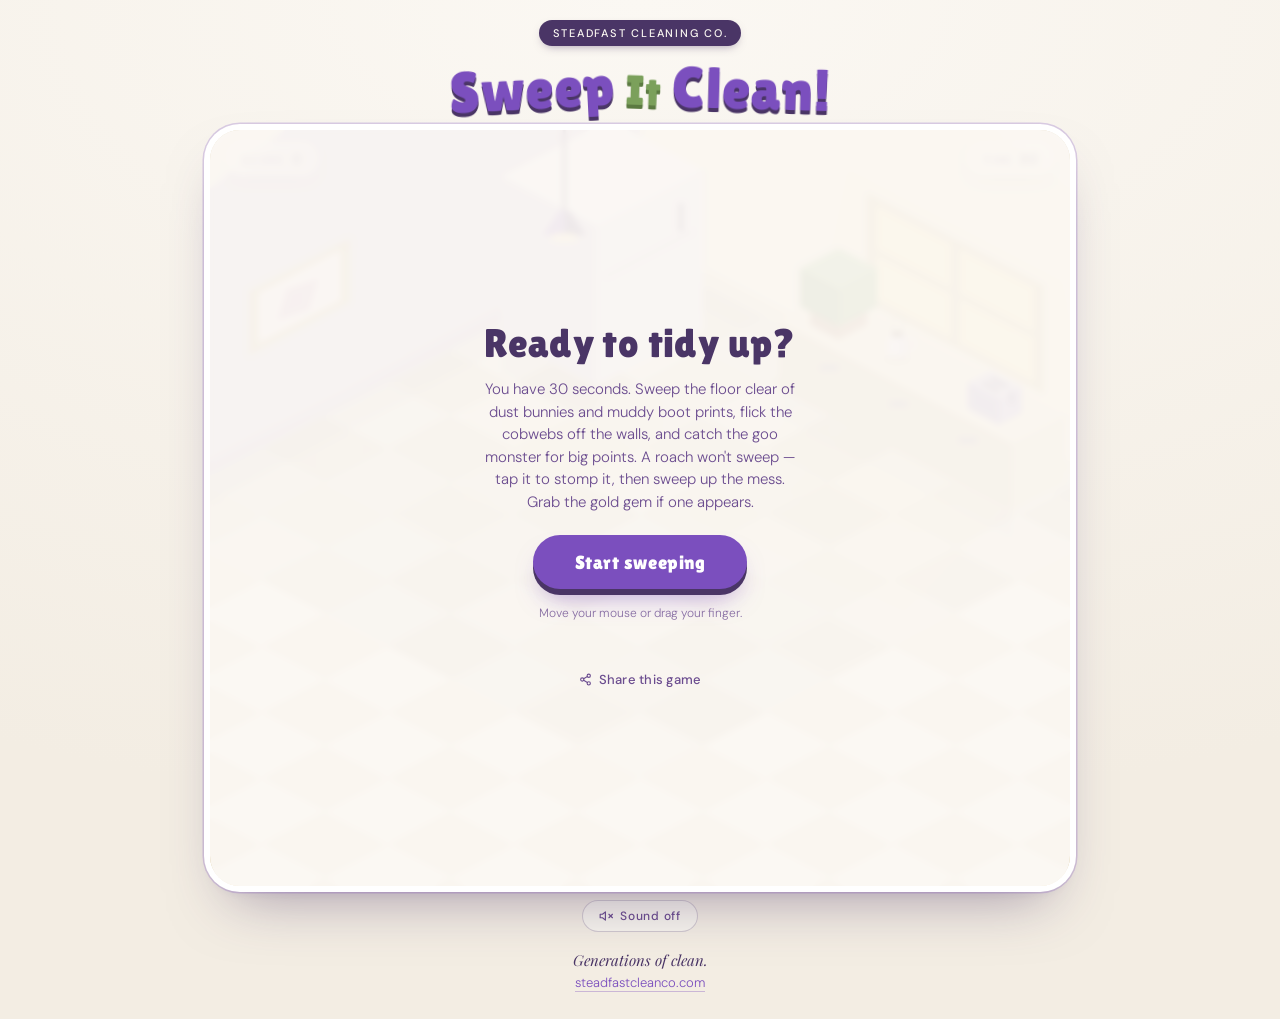
==== commit db29b44b: "Fix game board coverage, roach stomp hit test, toaster art, and banner position - Extend the floor t" ====
--- a/steadfast-v2/play/index.html
+++ b/steadfast-v2/play/index.html
@@ -752,8 +752,8 @@
     bpoly([wallB(5.1,WALL_H*0.70), wallB(5.6,WALL_H*0.73), wallB(5.75,WALL_H*0.60), wallB(5.25,WALL_H*0.57)], "#C89BC4");
 
     // floor: chunky checker tiles spilling past the frame
-    for (var ix = 0; ix < N + 4; ix++) {
-      for (var iy = 0; iy < N + 4; iy++) {
+    for (var ix = 0; ix < N + 8; ix++) {
+      for (var iy = 0; iy < N + 8; iy++) {
         var pt = iso(ix, iy);
         if (pt.x < -PAD - TX * 2 || pt.x > W + PAD + TX * 2 || pt.y > H + PAD + TY * 3) continue;
         bpoly([iso(ix,iy), iso(ix+1,iy), iso(ix+1,iy+1), iso(ix,iy+1)], ((ix+iy)%2===0) ? "#FDF8ED" : "#EBDFC6");
@@ -806,7 +806,7 @@
     }
     vox(3.5, 0.35, 3.95, 0.8, WALL_H*0.34, WALL_H*0.43, "#C99979", "#B98A6B", "#A87A5C");
     vox(3.42, 0.27, 4.03, 0.88, WALL_H*0.43, WALL_H*0.62, "#8FB570", "#7BA05B", "#66884A");
-    // toaster on the counter (two slots + a slice of toast popping out)
+    // toaster on the counter (two slots)
     var tsT = WALL_H*0.47;
     vox(6.02, 0.46, 6.52, 0.82, WALL_H*0.34, tsT, "#C6B6E4", "#AD97D4", "#8F79C0");
     // two dark slots across the top
@@ -815,25 +815,6 @@
     }
     slot(0.55, 0.60);
     slot(0.68, 0.73);
-    // a slice of toast rising out of the back slot: its base follows the slot's
-    // diagonal, and the slot's front lip is redrawn over it so it reads as inserted
-    var tbL = iso(6.18, 0.575, tsT);
-    var tbR = iso(6.36, 0.575, tsT);
-    var trise = 15;
-    g.fillStyle = "#E0B579";
-    g.beginPath();
-    g.moveTo(tbL.x, tbL.y);
-    g.lineTo(tbL.x, tbL.y - trise);
-    g.quadraticCurveTo((tbL.x + tbR.x) / 2, Math.min(tbL.y, tbR.y) - trise - 8, tbR.x, tbR.y - trise);
-    g.lineTo(tbR.x, tbR.y);
-    g.closePath(); g.fill();
-    g.strokeStyle = "#B67B3E"; g.lineWidth = 2.4; g.lineCap = "round";  // toasted crown
-    g.beginPath();
-    g.moveTo(tbL.x, tbL.y - trise + 0.5);
-    g.quadraticCurveTo((tbL.x + tbR.x) / 2, Math.min(tbL.y, tbR.y) - trise - 7.5, tbR.x, tbR.y - trise + 0.5);
-    g.stroke();
-    // front lip of the slot, over the toast's base so it sits down inside it
-    gpoly([iso(6.14, 0.575, tsT), iso(6.4, 0.575, tsT), iso(6.4, 0.6, tsT), iso(6.14, 0.6, tsT)], "#3B2A54");
     // browning lever on the front-right face
     var lv = iso(6.52, 0.63, WALL_H*0.42);
     g.fillStyle = "#5B4380";
@@ -1055,15 +1036,16 @@
     }
   }
 
-  // Test a tap/click against live roaches; stomp the first one hit.
+  // Test a tap/click against live roaches; stomp the first one hit. Measured
+  // from the bristle head (where the broom visually lands), not the grip point.
   function tryStomp() {
-    var cx = broom.x, cy = broom.y;
+    var cx = broom.x - 6, cy = broom.y + 26;
     for (var i = items.length - 1; i >= 0; i--) {
       var it = items[i];
       if (it.kind !== "roach" || it.squished) continue;
       var p = itemPos(it);
       var dx = p.x - cx, dy = p.y - cy;
-      var rr = TYPES.roach.radius + 16;   // generous tap target for a moving bug
+      var rr = TYPES.roach.radius + 24;   // generous tap target for a moving bug
       if (dx * dx + dy * dy < rr * rr) {
         stompRoach(it, p.x, p.y);
         return true;
@@ -2211,7 +2193,7 @@
       ctx.fillStyle = "#7B4FBE";
       ctx.textAlign = "center";
       ctx.font = banner.size || "700 32px 'Playfair Display', serif";
-      ctx.fillText(banner.text, W / 2, H * 0.40);
+      ctx.fillText(banner.text, W / 2, H * 0.88);
       ctx.globalAlpha = 1;
     }
 
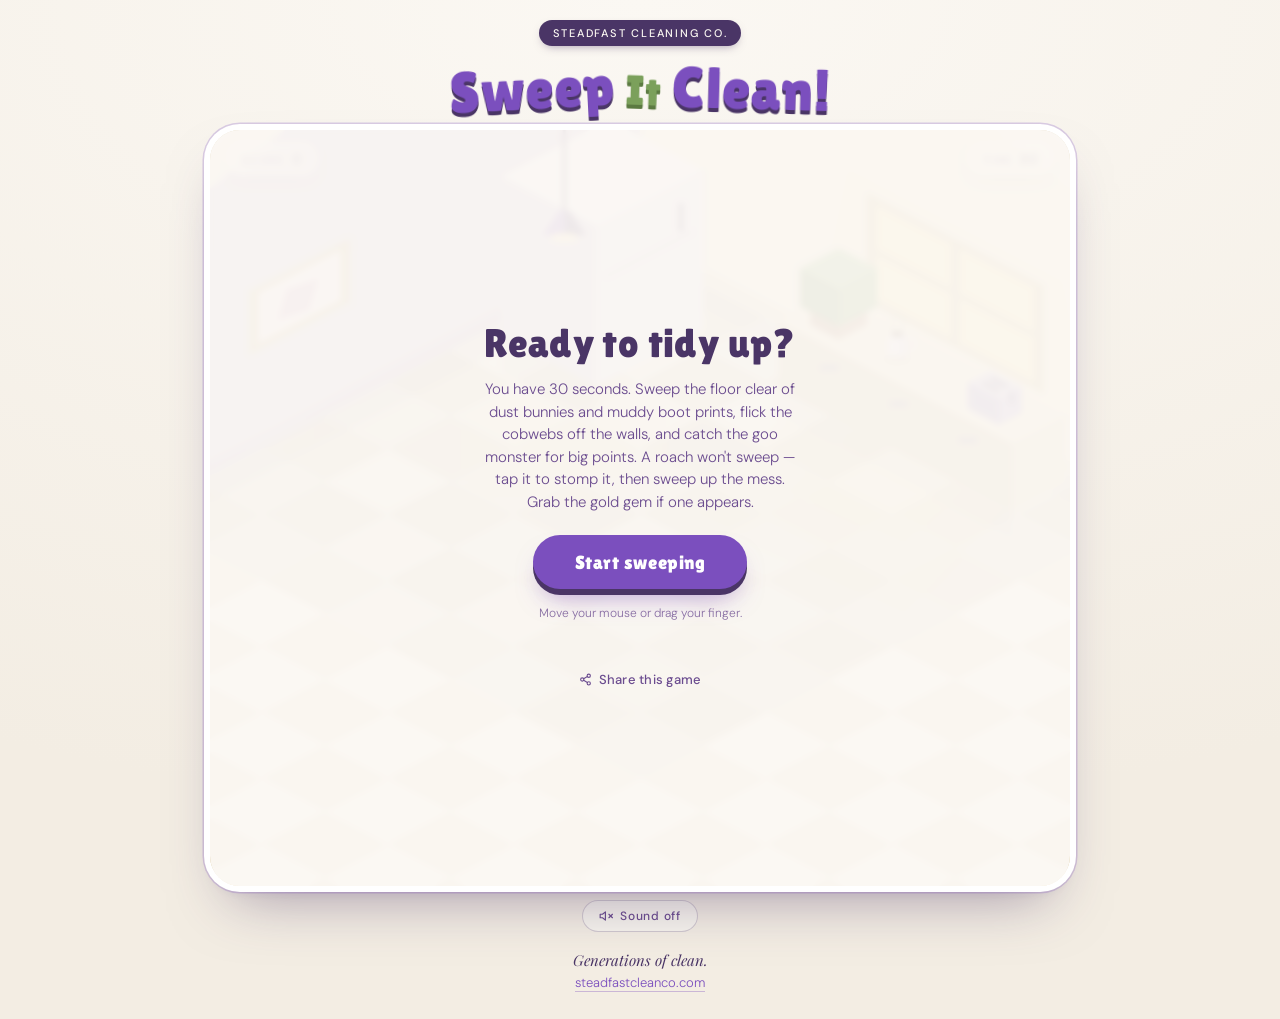
==== commit 00e61711: "Add the scared roach to the game share cover Composite the panicking roach — googly eyes, sweat drop" ====
--- a/steadfast-v2/play/index.html
+++ b/steadfast-v2/play/index.html
@@ -9,13 +9,13 @@
 <!-- Social share card -->
 <meta property="og:title" content="Sweep It Clean — the 30-second cleaning game">
 <meta property="og:description" content="Sweep up dust bunnies, flick cobwebs off the walls, and catch the goo monster. A tiny game by Steadfast Cleaning Co., Tampa Bay.">
-<meta property="og:image" content="https://steadfastcleanco.com/images/og-play-v2.png">
+<meta property="og:image" content="https://steadfastcleanco.com/images/og-play-v3.png">
 <meta property="og:image:width" content="1200">
 <meta property="og:image:height" content="630">
 <meta property="og:url" content="https://steadfastcleanco.com/play/">
 <meta property="og:type" content="website">
 <meta name="twitter:card" content="summary_large_image">
-<meta name="twitter:image" content="https://steadfastcleanco.com/images/og-play-v2.png">
+<meta name="twitter:image" content="https://steadfastcleanco.com/images/og-play-v3.png">
 
 <!-- Fonts: same load the rest of the site uses. -->
 <link rel="preconnect" href="https://fonts.googleapis.com">
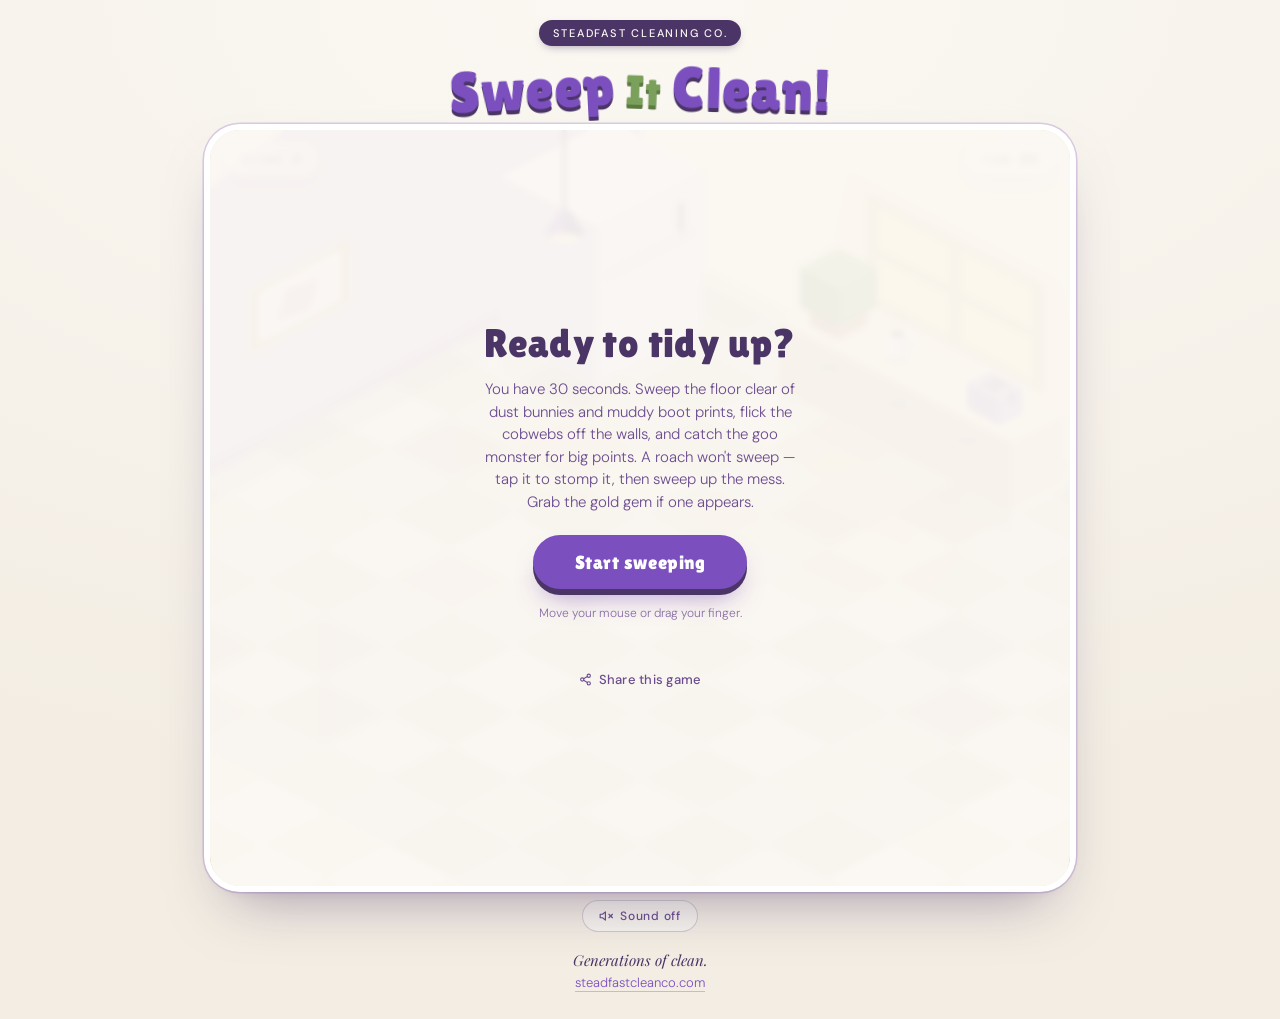
==== commit b207cd02: "Spread gameplay across the whole visible floor and give roaches googly eyes Items now spawn anywhere" ====
--- a/steadfast-v2/play/index.html
+++ b/steadfast-v2/play/index.html
@@ -586,8 +586,11 @@
   var goldenGrad = null;
 
   // Per-tile dirt: the floor starts grubby and the broom polishes it tile by
-  // tile. gleams are the white flashes when a tile first comes clean.
-  var dirt = new Float32Array(N * N);
+  // tile. gleams are the white flashes when a tile first comes clean. The
+  // dirt grid spans DN tiles per side — grown at resize so it covers all the
+  // floor visible in the frame, not just the back N x N room grid.
+  var DN = N;
+  var dirt = new Float32Array(DN * DN);
   var gleams = [];
 
   // Game state.
@@ -698,6 +701,22 @@
     ORX = W * 0.5;
     ORY = H * 0.16;
     WALL_H = H * 0.34 * ZOOM;
+
+    // Grow the sweepable dirt grid to reach the bottom of the frame (the
+    // checker art draws out to N + 8 tiles, so cap there). Polish progress
+    // on tiles that were already tracked carries over.
+    var newDN = clamp(Math.ceil((H - ORY) / (2 * TY)) + 1, N, N + 8);
+    if (newDN !== DN) {
+      var nd = new Float32Array(newDN * newDN);
+      var keep = Math.min(DN, newDN);
+      for (var dgy = 0; dgy < keep; dgy++) {
+        for (var dgx = 0; dgx < keep; dgx++) {
+          nd[dgy * newDN + dgx] = dirt[dgy * DN + dgx];
+        }
+      }
+      DN = newDN;
+      dirt = nd;
+    }
 
     buildBG();
 
@@ -912,6 +931,22 @@
     return "dust";
   }
 
+  // Pick a random spot on the open floor anywhere in the frame: sample the
+  // screen, project onto the floor, and reject walls, furniture footprints
+  // and the frame edges. This spreads mess across the whole visible kitchen
+  // instead of clustering it in the back N x N room grid.
+  function randFloorPoint() {
+    for (var t = 0; t < 24; t++) {
+      var fp = screenToFloor(rand(36, W - 36), rand(ORY + H * 0.05, H - 44));
+      var ix = fp.ix, iy = fp.iy;
+      if (ix < 0.6 || iy < 0.9) continue;        // on or behind the walls
+      if (ix < 2.2 && iy < 2.9) continue;        // fridge footprint
+      if (ix > 2.7 && iy < 1.6) continue;        // counter footprint
+      return { fx: ix / N, d: iy / N };
+    }
+    return { fx: rand(0.3, 0.9), d: rand(0.3, 0.9) };   // safe fallback
+  }
+
   function spawnItem() {
     var kind = pickType();
     if (kind === "web") {
@@ -938,18 +973,12 @@
       return;
     }
     var a = rand(0, TAU);
-    // Keep floor items out of the furniture footprints (fridge and counter
-    // sit against the walls, so require some depth or some distance right).
-    var fx = 0, d = 0, tries = 0;
-    do {
-      fx = rand(0.10, 0.92);
-      d = rand(0.14, 0.92);
-      tries++;
-    } while (tries < 8 && ((fx * N < 2.1 && d * N < 2.9) || (fx * N > 2.7 && d * N < 1.5)));
+    // Anywhere on the visible open floor, clear of the furniture footprints.
+    var pt = randFloorPoint();
     items.push({
       kind: kind,
-      fx: fx,
-      d: d,
+      fx: pt.fx,
+      d: pt.d,
       born: 0,
       seed: rand(0, TAU),
       vfx: Math.cos(a) * 0.17,
@@ -964,10 +993,11 @@
   }
 
   function spawnSparkle() {
+    var pt = randFloorPoint();
     items.push({
       kind: "sparkle",
-      fx: rand(0.15, 0.85),
-      d: rand(0.2, 0.85),
+      fx: pt.fx,
+      d: pt.d,
       born: 0,
       seed: rand(0, TAU),
       ttl: 3.0,
@@ -981,10 +1011,11 @@
   function spawnRoach() {
     var a = rand(0, TAU);
     var spd = rand(0.30, 0.42);
+    var pt = randFloorPoint();
     items.push({
       kind: "roach",
-      fx: rand(0.32, 0.88),
-      d: rand(0.26, 0.88),
+      fx: pt.fx,
+      d: pt.d,
       vfx: Math.cos(a) * spd,
       vd: Math.sin(a) * spd,
       turnT: rand(0.5, 1.2),
@@ -993,6 +1024,31 @@
       born: 0, seed: rand(0, TAU),
       flip: 1, h: 0, vh: 0, squashT: 0, hopT: 0
     });
+  }
+
+  // Bounce a wandering floor item off the walls, the furniture footprints,
+  // and the frame edges, so it can roam the whole visible floor.
+  function bounceFloor(m) {
+    var ix = m.fx * N, iy = m.d * N;
+    if (ix < 0.6) { m.fx = 0.6 / N; m.vfx = Math.abs(m.vfx); }
+    if (iy < 0.9) { m.d = 0.9 / N; m.vd = Math.abs(m.vd); }
+    if (ix < 2.2 && iy < 2.9) {          // fridge: push off the nearer face
+      if (2.2 - ix < 2.9 - iy) { m.fx = 2.2 / N; m.vfx = Math.abs(m.vfx); }
+      else { m.d = 2.9 / N; m.vd = Math.abs(m.vd); }
+    }
+    if (ix > 2.7 && iy < 1.6) { m.d = 1.6 / N; m.vd = Math.abs(m.vd); }
+    // Frame edges: screen x tracks (vfx - vd) and screen y tracks (vfx + vd),
+    // so swapping the pair reflects horizontally and negate-swapping
+    // reflects vertically.
+    var p = floorPos(m.fx, m.d, 0);
+    var t;
+    if ((p.x < 34 && m.vfx - m.vd < 0) || (p.x > W - 34 && m.vfx - m.vd > 0)) {
+      t = m.vfx; m.vfx = m.vd; m.vd = t;
+    }
+    if (p.y > H - 44 && m.vfx + m.vd > 0) {
+      t = m.vfx; m.vfx = -m.vd; m.vd = -t;
+    }
+    m.flip = m.vfx >= 0 ? 1 : -1;
   }
 
   // Startled by the broom: darts off in a fresh random direction.
@@ -1310,8 +1366,8 @@
           var gy = lerp(broom.py, broom.y, gi / steps) + 26;
           var fp = screenToFloor(gx, gy);
           var tx = Math.floor(fp.ix), ty = Math.floor(fp.iy);
-          if (tx >= 0 && tx < N && ty >= 0 && ty < N) {
-            var ti = ty * N + tx;
+          if (tx >= 0 && tx < DN && ty >= 0 && ty < DN) {
+            var ti = ty * DN + tx;
             if (dirt[ti] > 0) {
               dirt[ti] = Math.max(0, dirt[ti] - dt * 2.6 / (steps + 1) * 8);
               if (dirt[ti] === 0) {
@@ -1389,12 +1445,7 @@
           var drift = REDUCED ? 1 : 2.2;
           m.fx += m.vfx * drift * dt;
           m.d += m.vd * drift * dt;
-          // Stay clear of the furniture footprints along the walls.
-          if (m.fx < 0.27) { m.fx = 0.27; m.vfx = Math.abs(m.vfx); }
-          if (m.fx > 0.92) { m.fx = 0.92; m.vfx = -Math.abs(m.vfx); }
-          if (m.d < 0.20) { m.d = 0.20; m.vd = Math.abs(m.vd); }
-          if (m.d > 0.92) { m.d = 0.92; m.vd = -Math.abs(m.vd); }
-          m.flip = m.vfx >= 0 ? 1 : -1;
+          bounceFloor(m);
         }
       }
       if (m.kind === "roach") {
@@ -1412,12 +1463,7 @@
           }
           m.fx += m.vfx * dt;
           m.d += m.vd * dt;
-          // Bounce off the open-floor edges, clear of the fridge and counter.
-          if (m.fx < 0.27) { m.fx = 0.27; m.vfx = Math.abs(m.vfx); }
-          if (m.fx > 0.92) { m.fx = 0.92; m.vfx = -Math.abs(m.vfx); }
-          if (m.d < 0.20) { m.d = 0.20; m.vd = Math.abs(m.vd); }
-          if (m.d > 0.92) { m.d = 0.92; m.vd = -Math.abs(m.vd); }
-          m.flip = m.vfx >= 0 ? 1 : -1;
+          bounceFloor(m);
         }
       }
 
@@ -1448,12 +1494,12 @@
     if (endSweepT > 0) {
       endSweepT = Math.max(0, endSweepT - dt / 0.9);
       var waveX = lerp(-80, W + 80, 1 - endSweepT);
-      for (var wt = 0; wt < N * N; wt++) {
+      for (var wt = 0; wt < DN * DN; wt++) {
         if (dirt[wt] > 0) {
-          var wc = iso((wt % N) + 0.5, Math.floor(wt / N) + 0.5);
+          var wc = iso((wt % DN) + 0.5, Math.floor(wt / DN) + 0.5);
           if (wc.x < waveX) {
             dirt[wt] = 0;
-            gleams.push({ ix: wt % N, iy: Math.floor(wt / N), life: 1 });
+            gleams.push({ ix: wt % DN, iy: Math.floor(wt / DN), life: 1 });
           }
         }
       }
@@ -1846,16 +1892,21 @@
     ctx.fillStyle = "rgba(255,255,255,0.18)";
     ctx.beginPath(); ctx.ellipse(-3, -2.5, 4, 2, -0.5, 0, TAU); ctx.fill();
 
-    // head + antennae + beady eyes, all at the leading end
+    // head at the leading end
     ctx.fillStyle = "#43301F";
     ctx.beginPath(); ctx.ellipse(9, 0, 3.6, 4.2, 0, 0, TAU); ctx.fill();
-    ctx.strokeStyle = "#3A2A1E"; ctx.lineWidth = 1.2;
-    var aw = Math.sin(t * 15) * 2;
-    ctx.beginPath(); ctx.moveTo(11, -2); ctx.quadraticCurveTo(16, -6 + aw, 20, -4.5 + aw); ctx.stroke();
-    ctx.beginPath(); ctx.moveTo(11, 2); ctx.quadraticCurveTo(16, 6 - aw, 20, 4.5 - aw); ctx.stroke();
+    // googly eyes like the other critters, popped up either side of the
+    // head, pupils leading the direction of travel (+x is always forward
+    // here — the flip is handled by the scale above)
+    ctx.fillStyle = "#FFFFFF";
+    ctx.beginPath(); ctx.arc(9.5, -3.6, 2.9, 0, TAU); ctx.fill();
+    ctx.beginPath(); ctx.arc(9.5, 3.6, 2.9, 0, TAU); ctx.fill();
     ctx.fillStyle = "#0F0A06";
-    ctx.beginPath(); ctx.arc(10, -2, 1, 0, TAU); ctx.fill();
-    ctx.beginPath(); ctx.arc(10, 2, 1, 0, TAU); ctx.fill();
+    ctx.beginPath(); ctx.arc(10.4, -3.6, 1.4, 0, TAU); ctx.fill();
+    ctx.beginPath(); ctx.arc(10.4, 3.6, 1.4, 0, TAU); ctx.fill();
+    ctx.fillStyle = "#FFFFFF";
+    ctx.beginPath(); ctx.arc(10, -4.1, 0.55, 0, TAU); ctx.fill();
+    ctx.beginPath(); ctx.arc(10, 3.1, 0.55, 0, TAU); ctx.fill();
 
     ctx.restore();
   }
@@ -1972,7 +2023,7 @@
     var x = broom.x, y = broom.y;
     // shadow rhombus under the bristles
     var fp = screenToFloor(x - 6, y + 26);
-    if (fp.ix > -1 && fp.ix < N + 3 && fp.iy > -1 && fp.iy < N + 3) {
+    if (fp.ix > -1 && fp.ix < N + 8 && fp.iy > -1 && fp.iy < N + 8) {
       var sc = iso(fp.ix, fp.iy);
       ppoly([{x:sc.x-24,y:sc.y},{x:sc.x,y:sc.y-12},{x:sc.x+24,y:sc.y},{x:sc.x,y:sc.y+12}], "rgba(74,53,102,0.16)");
     }
@@ -2053,9 +2104,11 @@
     ctx.globalAlpha = 1;
 
     // per-tile dirt + gleam flashes
-    for (var ti = 0; ti < N * N; ti++) {
+    for (var ti = 0; ti < DN * DN; ti++) {
       if (dirt[ti] > 0.02) {
-        var dx2 = ti % N, dy2 = Math.floor(ti / N);
+        var dx2 = ti % DN, dy2 = Math.floor(ti / DN);
+        var dp0 = iso(dx2, dy2);
+        if (dp0.x < -PAD - TX * 2 || dp0.x > W + PAD + TX * 2 || dp0.y > H + PAD + TY * 3) continue;
         ppoly([iso(dx2,dy2), iso(dx2+1,dy2), iso(dx2+1,dy2+1), iso(dx2,dy2+1)],
           "rgba(122,106,88," + (dirt[ti] * 0.30).toFixed(3) + ")");
       }
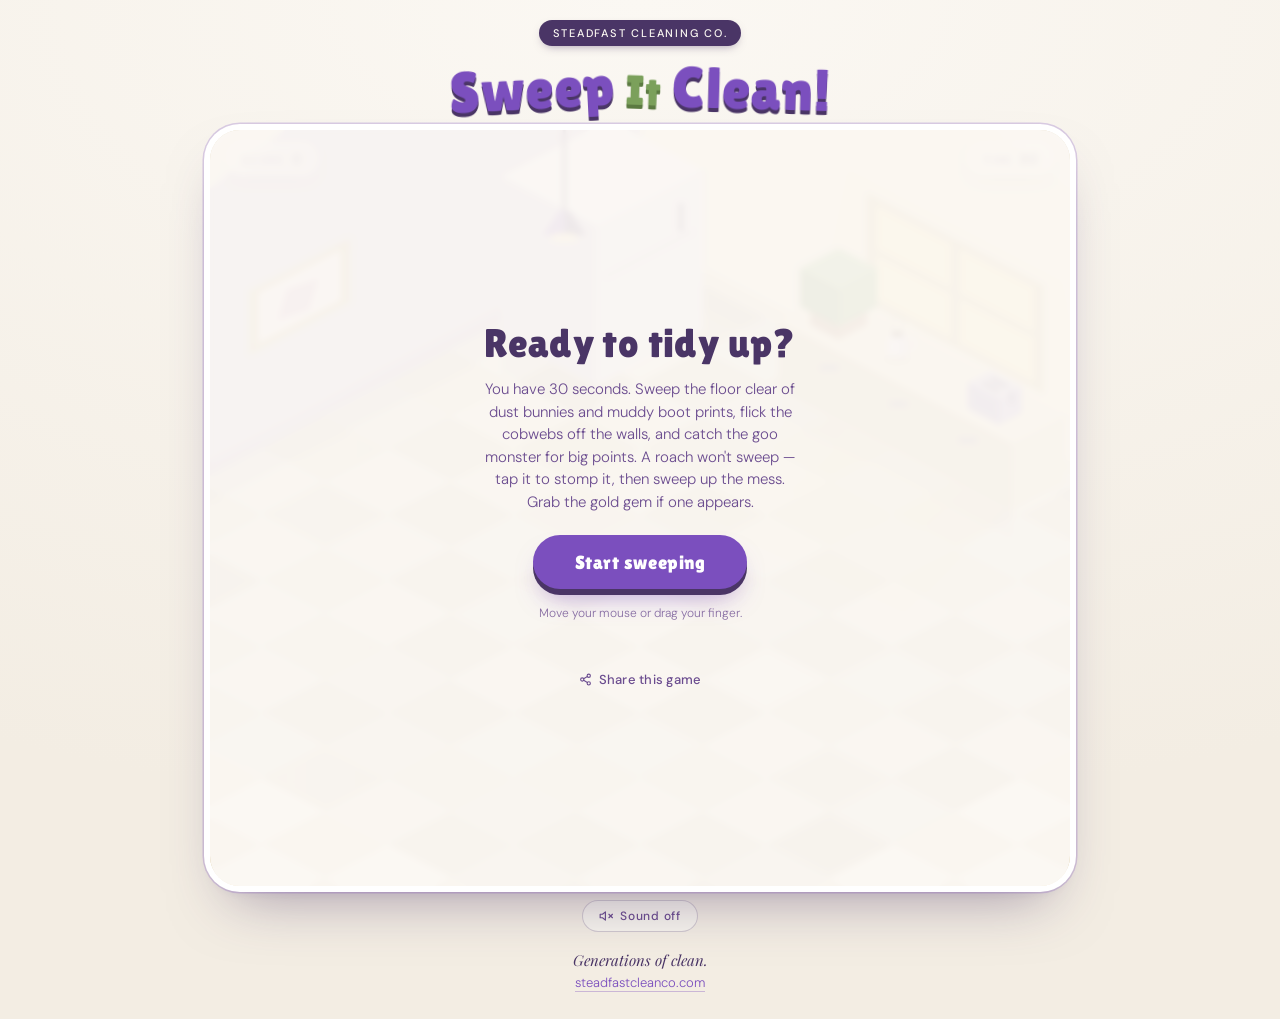
==== commit e28e4f22: "Point game end-screen estimate CTA at the homepage estimator Co-Authored-By: Claude Fable 5 <noreply" ====
--- a/steadfast-v2/play/index.html
+++ b/steadfast-v2/play/index.html
@@ -511,7 +511,7 @@
         </button>
         <div class="end-cta">
           <p class="end-cta-text">Real messes take more than 30 seconds.</p>
-          <a href="/contact" class="btn-secondary">Get a Free Estimate</a>
+          <a href="/#estimate" class="btn-secondary">Get a Free Estimate</a>
         </div>
       </div>
     </div>
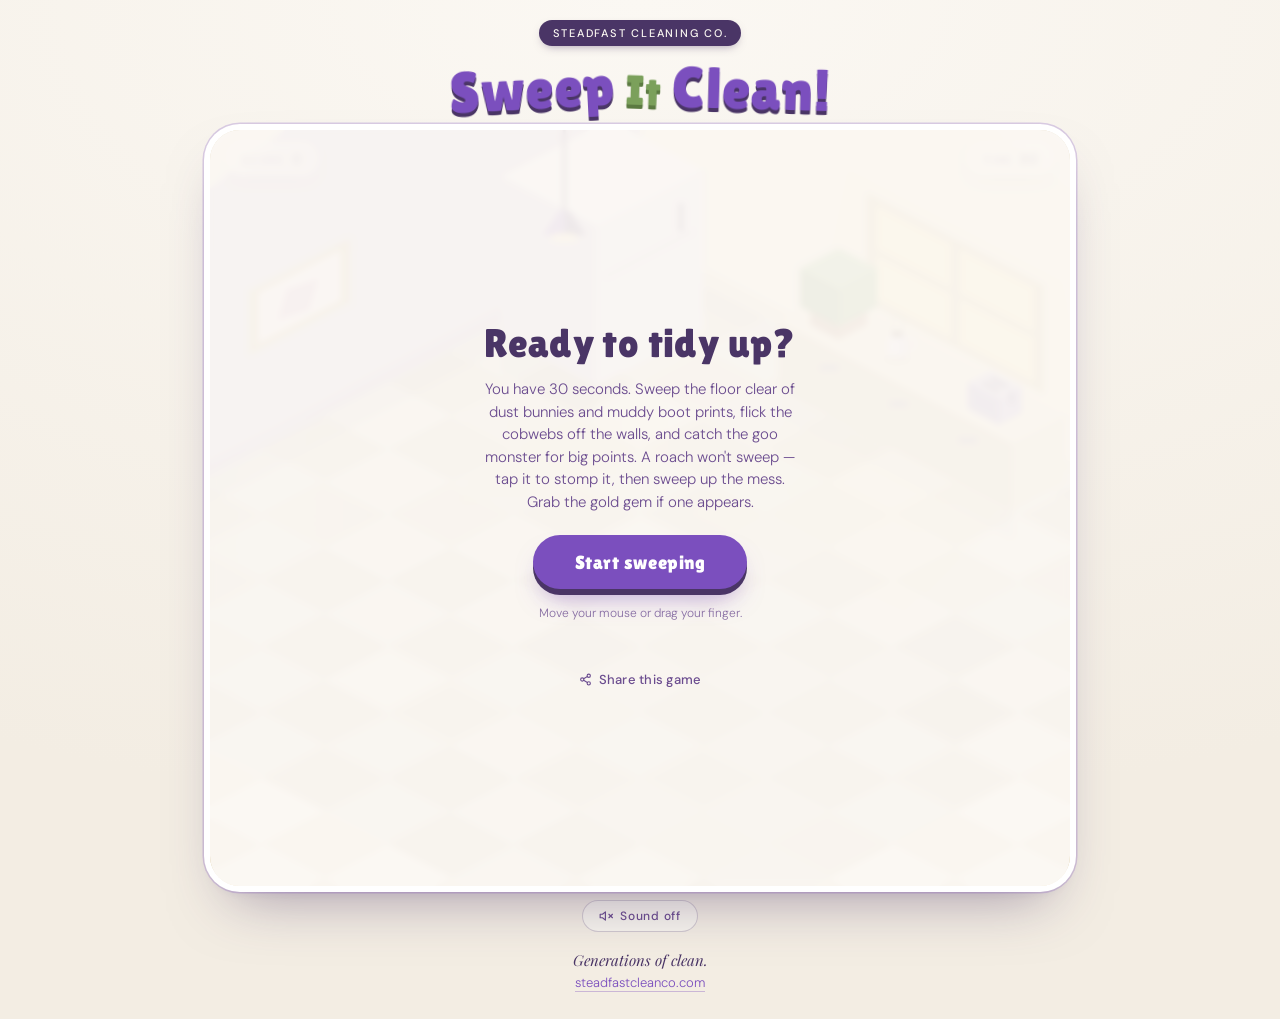
==== commit 249858da: "Add Google Ads conversion tracking (gtag on all pages, estimator conversion event) Co-Authored-By: C" ====
--- a/steadfast-v2/play/index.html
+++ b/steadfast-v2/play/index.html
@@ -1,6 +1,15 @@
 <!DOCTYPE html>
 <html lang="en">
 <head>
+<!-- Google tag (gtag.js) -->
+<script async src="https://www.googletagmanager.com/gtag/js?id=AW-18345094900"></script>
+<script>
+  window.dataLayer = window.dataLayer || [];
+  function gtag(){dataLayer.push(arguments);}
+  gtag('js', new Date());
+
+  gtag('config', 'AW-18345094900');
+</script>
 <meta charset="utf-8">
 <meta name="viewport" content="width=device-width, initial-scale=1, maximum-scale=1, user-scalable=no">
 <meta name="robots" content="noindex, follow">
